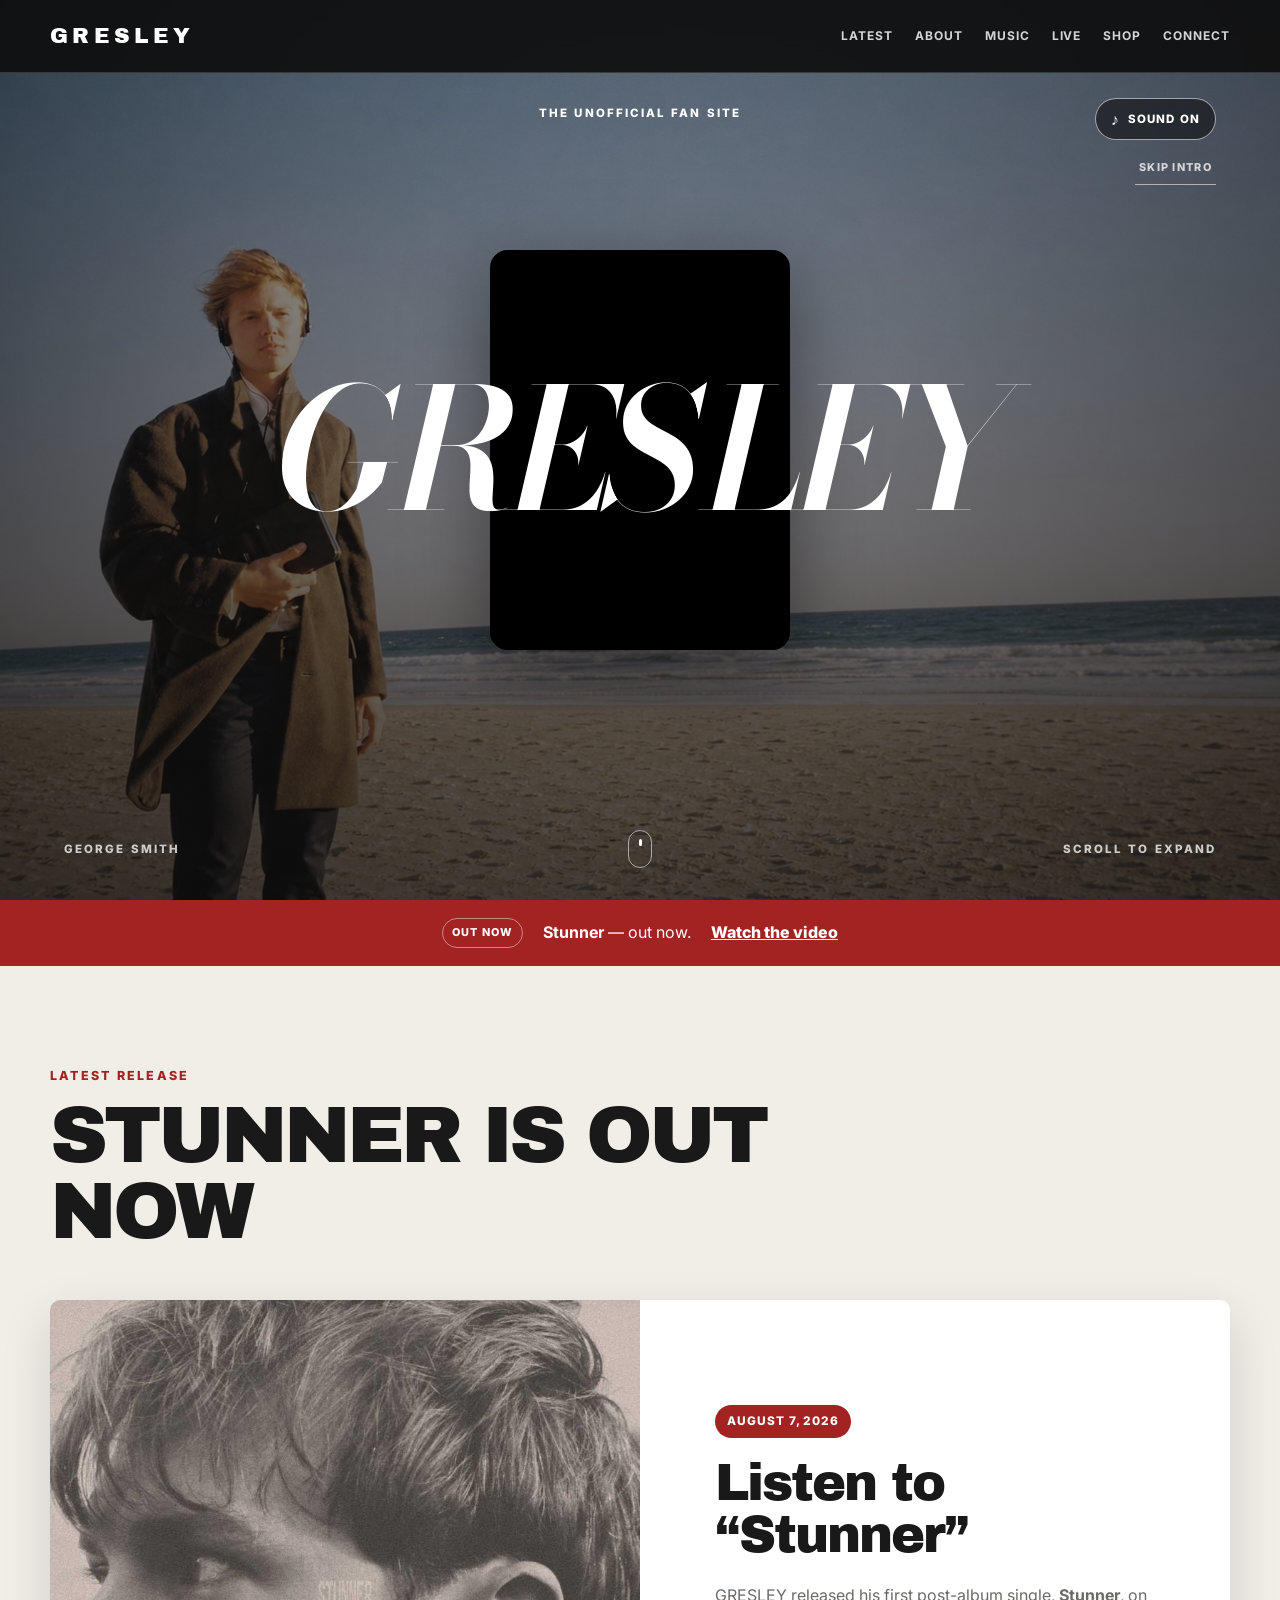
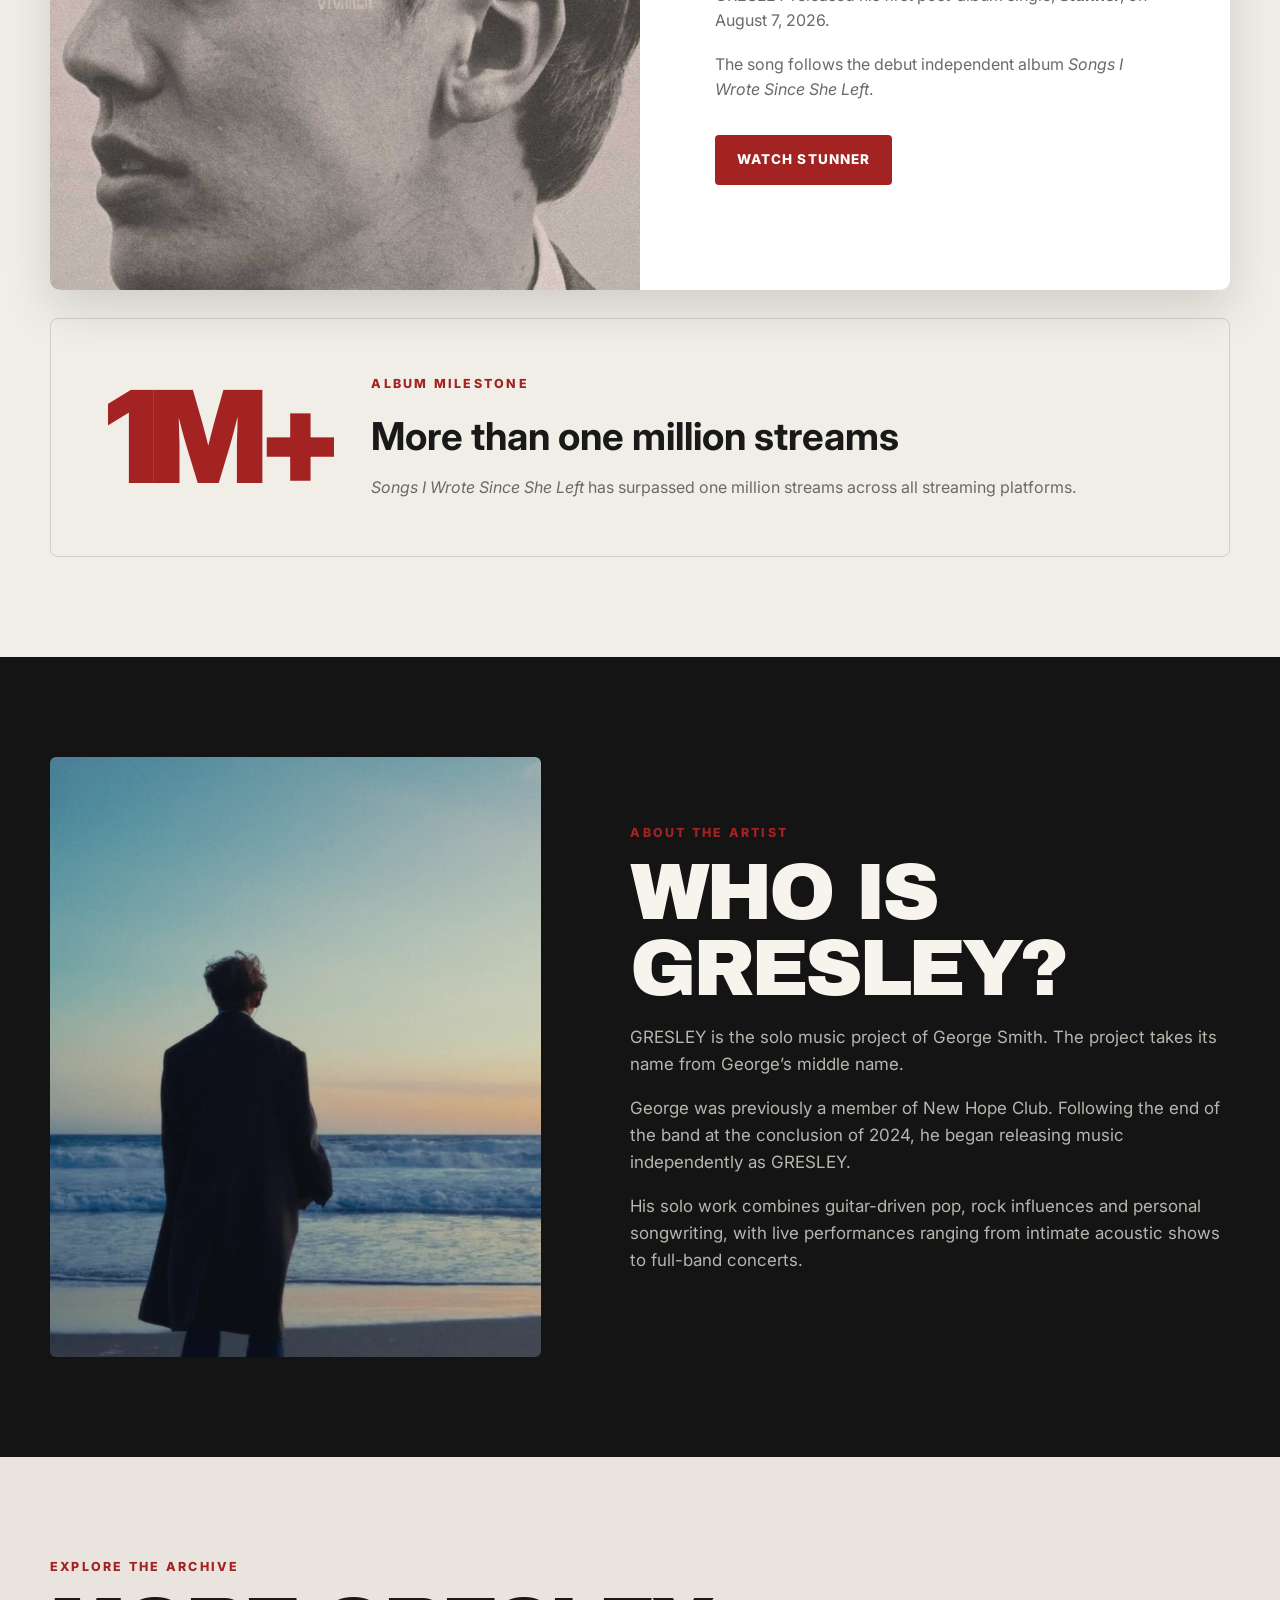
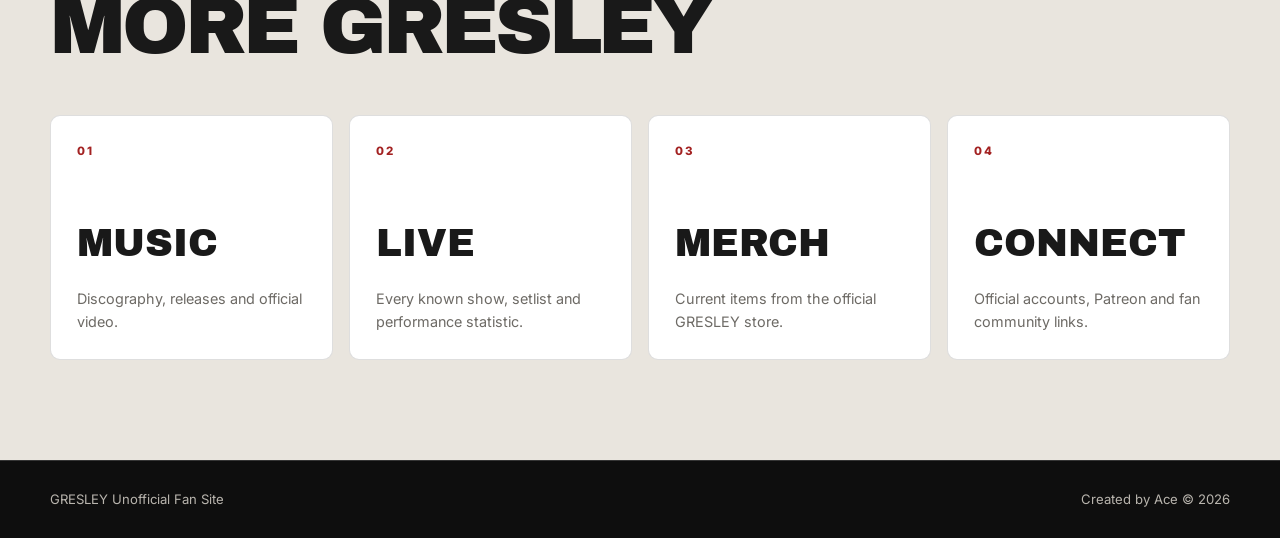
==== index.html @ a300c122 "Add November 13 Gresley show at The Earl with FanFly tickets" ====
<!DOCTYPE html>
<html lang="en">
<head>
  <meta charset="UTF-8">

  <meta
    name="viewport"
    content="width=device-width, initial-scale=1.0"
  >

  <meta
    name="description"
    content="An unofficial fan website celebrating GRESLEY, the solo music project of George Smith."
  >

  <title>GRESLEY | Unofficial Fan Site</title>

  <link rel="icon" type="image/svg+xml" href="images/favicon.svg?v=3">
  <link rel="alternate icon" href="images/favicon.svg?v=3">

  <link rel="preconnect" href="https://fonts.googleapis.com">
  <link rel="preconnect" href="https://fonts.gstatic.com" crossorigin>
  <link
    href="https://fonts.googleapis.com/css2?family=Archivo+Black&family=Bodoni+Moda:ital,opsz,wght@1,6..96,600&family=Inter:wght@400;500;600;700;800&display=swap"
    rel="stylesheet"
  >

  <link rel="stylesheet" href="css/style.css">
</head>

<body class="home-page">
  <header class="site-header">
    <div class="header-inner">
      <a
        href="#home"
        class="site-logo"
        aria-label="GRESLEY home"
      >
        GRESLEY
      </a>

      <button
        class="menu-button"
        id="menuButton"
        type="button"
        aria-label="Open navigation menu"
        aria-expanded="false"
        aria-controls="mainNavigation"
      >
        <span></span>
        <span></span>
        <span></span>
      </button>

      <nav
        class="main-navigation"
        id="mainNavigation"
        aria-label="Main navigation"
      >
        <a href="index.html#news">Latest</a>
        <a href="#about">About</a>
        <a href="music.html">Music</a>
        <a href="live.html">Live</a>
        <a href="merch.html">Shop</a>
        <a href="connect.html">Connect</a>
      </nav>
    </div>
  </header>

  <main>
    <section class="scroll-hero" id="home" aria-label="GRESLEY opening video">
      <div class="scroll-hero-background" aria-hidden="true"></div>
      <div class="scroll-hero-shade" aria-hidden="true"></div>

      <div class="scroll-hero-stage">
        <p class="scroll-hero-kicker">The unofficial fan site</p>

        <div class="scroll-hero-title" aria-hidden="true">
          <span class="scroll-hero-title-left">GRES</span>
          <span class="scroll-hero-title-right">LEY</span>
        </div>

        <div class="scroll-hero-media">
          <iframe
            id="openingVideo"
            src="https://www.youtube.com/embed/A0EHuEN1K4Q?autoplay=1&mute=1&loop=1&controls=0&rel=0&disablekb=1&modestbranding=1&playsinline=1&playlist=A0EHuEN1K4Q&enablejsapi=1"
            title="GRESLEY opening video"
            allow="autoplay; encrypted-media; picture-in-picture"
            referrerpolicy="strict-origin-when-cross-origin"
            allowfullscreen
          ></iframe>
          <div class="scroll-hero-media-shade" aria-hidden="true"></div>
        </div>

        <button
          class="sound-toggle"
          id="soundToggle"
          type="button"
          aria-pressed="false"
          aria-label="Turn video sound on"
        >
          <span class="sound-toggle-icon" aria-hidden="true">♪</span>
          <span id="soundToggleLabel">Sound on</span>
        </button>

        <button class="skip-intro" id="skipIntro" type="button">
          Skip intro
        </button>

        <div class="scroll-hero-meta" aria-hidden="true">
          <span>George Smith</span>
          <span>Scroll to expand</span>
        </div>

        <div class="scroll-hero-cue" aria-hidden="true">
          <span></span>
        </div>
      </div>
    </section>

    <section class="announcement-banner">
      <div class="container announcement-inner">
        <span class="announcement-label">
  Out now
</span>

<p>
  <strong>Stunner</strong> — out now.
</p>

<a
  href="https://youtu.be/Mq2ry1-Jrws"
  target="_blank"
  rel="noopener noreferrer"
>
  Watch the video
</a>
      </div>
    </section>

    <section class="section" id="news">
      <div class="container">
        <div class="section-heading">
         <p class="eyebrow">Latest release</p>
<h2>Stunner is out now</h2>
        </div>

        <article class="featured-card">
          <div class="featured-card-image">
            <img
              src="images/gresley-stunner-promo.jpg"
              alt="GRESLEY Stunner promotional image"
              loading="lazy"
            >
          </div>

          <div class="featured-card-content">
            <span class="tag">August 7, 2026</span>

            <h3>Listen to “Stunner”</h3>

            <p>
  GRESLEY released his first post-album single,
  <strong>Stunner</strong>, on August 7, 2026.
</p>

<p>
  The song follows the
  debut independent album
  <em>Songs I Wrote Since She Left</em>.
</p>

            <a
  class="button button-primary"
  href="https://youtu.be/Mq2ry1-Jrws"
  target="_blank"
  rel="noopener noreferrer"
>
  Watch Stunner
</a>
          </div>
        </article>

        <article class="milestone-card">
          <div class="milestone-number">1M+</div>

          <div>
            <p class="eyebrow">Album milestone</p>

            <h3>More than one million streams</h3>

            <p>
              <em>Songs I Wrote Since She Left</em> has surpassed
              one million streams across all streaming platforms.
            </p>
          </div>
        </article>
      </div>
    </section>

    <section class="section section-dark" id="about">
      <div class="container about-grid">
        <div class="about-image-wrap">
          <img
            class="about-image"
            src="images/gresley-promo-photo.jpg"
            alt="GRESLEY promotional photograph"
            loading="lazy"
          >
        </div>

        <div class="about-content">
          <p class="eyebrow">About the artist</p>

          <h2>Who is GRESLEY?</h2>

          <p>
            GRESLEY is the solo music project of George Smith.
            The project takes its name from George’s middle name.
          </p>

          <p>
            George was previously a member of New Hope Club.
            Following the end of the band at the conclusion of 2024,
            he began releasing music independently as GRESLEY.
          </p>

          <p>
            His solo work combines guitar-driven pop, rock
            influences and personal songwriting, with live
            performances ranging from intimate acoustic shows
            to full-band concerts.
          </p>
        </div>
      </div>
    </section>

    <section class="section home-directory" aria-labelledby="exploreHeading">
      <div class="container">
        <div class="section-heading">
          <p class="eyebrow">Explore the archive</p>
          <h2 id="exploreHeading">More GRESLEY</h2>
        </div>

        <div class="directory-grid">
          <a class="directory-card" href="music.html">
            <span>01</span>
            <strong>Music</strong>
            <p>Discography, releases and official video.</p>
          </a>

          <a class="directory-card" href="live.html">
            <span>02</span>
            <strong>Live</strong>
            <p>Every known show, setlist and performance statistic.</p>
          </a>

          <a class="directory-card" href="merch.html">
            <span>03</span>
            <strong>Merch</strong>
            <p>Current items from the official GRESLEY store.</p>
          </a>

          <a class="directory-card" href="connect.html">
            <span>04</span>
            <strong>Connect</strong>
            <p>Official accounts, Patreon and fan community links.</p>
          </a>
        </div>
      </div>
    </section>

    <section class="section" id="music">
      <div class="container">
        <div class="section-heading">
          <p class="eyebrow">Discography</p>
          <h2>Music</h2>
        </div>

        <article class="album-feature">
          <div class="album-cover-wrap">
            <img
              class="album-cover"
              src="images/album-cover.jpg"
              alt="Songs I Wrote Since She Left album cover"
              loading="lazy"
            >
          </div>

          <div class="album-information">
            <span class="tag">Debut independent album</span>

            <h3>Songs I Wrote Since She Left</h3>

            <p>
              The debut album from GRESLEY has surpassed one million
              combined streams across streaming platforms.
            </p>

            <div class="album-stat">
              <span>Streams</span>
              <strong>1,000,000+</strong>
            </div>
          </div>
        </article>

        <div class="tracklist-art">
          <img
            src="images/album-tracklist-art.jpg"
            alt="Songs I Wrote Since She Left tracklist artwork"
            loading="lazy"
          >
        </div>

        <div class="section-subheading">
          <h3>Singles</h3>
        </div>

        <div class="music-grid">
          <article class="music-card">
            <span class="music-number">01</span>
            <h4>How?</h4>
            <p>Released January 29, 2026</p>
          </article>

          <article class="music-card">
            <span class="music-number">02</span>
            <h4>Babyface</h4>
            <p>Released February 27, 2026</p>
          </article>

          <article class="music-card">
            <span class="music-number">03</span>
            <h4>Think of You</h4>
            <p>Released March 27, 2026</p>
          </article>

          <article class="music-card">
            <span class="music-number">04</span>
            <h4>Stunner</h4>
            <p>Released August 7, 2026</p>
          </article>
        </div>
      </div>
    </section>

    <section class="section section-dark" id="shows">
      <div class="container">
        <div class="section-heading">
          <p class="eyebrow">Upcoming show</p>
          <h2>See GRESLEY live</h2>
        </div>

        <article class="show-information" aria-labelledby="earl-show-title">
          <span class="tag">Dawson Fuss EP Release Show</span>
          <h3 id="earl-show-title">The Earl, Los Angeles</h3>
          <p class="show-date"><time datetime="2026-11-13">Friday, November 13, 2026</time></p>
          <p>GRESLEY joins the lineup for Dawson Fuss’s <em>Rat Race</em> EP release show.</p>
          <p>Doors: 7:00 PM · Music: 7:45–10:30 PM<br>All times Pacific.</p>
          <p>4408 West 2nd Street, Los Angeles, CA 90004</p>
          <p>Tickets: $15 advance / $20 at the door.</p>
          <a class="button button-primary" href="https://fanfly.live/GRESLEY" target="_blank" rel="noopener noreferrer">Tickets on FanFly</a>
        </article>

        <div class="section-heading">
          <p class="eyebrow">Live history</p>
          <h2>Shows</h2>

          <p class="section-introduction">
            Select the total-shows card to open the complete live
            archive, every setlist and all song performance counts.
          </p>
        </div>

        <div class="show-summary-grid">
          <button
            class="stat-card stat-card-button"
            id="showArchiveButton"
            type="button"
            aria-expanded="false"
            aria-controls="showArchive"
          >
            <span class="stat-number">6</span>

            <span
              class="stat-label"
              id="showArchiveLabel"
            >
              Total shows — click to view
            </span>
          </button>

          <article class="stat-card">
            <span class="stat-number">5</span>
            <span class="stat-label">Acoustic shows</span>
          </article>

          <article class="stat-card">
            <span class="stat-number">1</span>
            <span class="stat-label">Full-band show</span>
          </article>
        </div>

        <div
          class="show-archive"
          id="showArchive"
          hidden
        >
          <div class="archive-heading">
            <p class="eyebrow">Complete live history</p>
            <h3>All shows and setlists</h3>
          </div>

          <details class="show-entry">
            <summary>
              <span class="show-summary-main">
                <span class="show-entry-date">
                  April 25, 2026
                </span>

                <strong>The Palm &amp; The Pine</strong>
              </span>

              <span class="show-summary-location">
                Los Angeles, California
              </span>
            </summary>

            <div class="show-entry-content">
              <p>
                First small live set and soft launch.
                Acoustic performance.
              </p>

              <ol>
                <li>How?</li>
                <li>Think of You</li>
                <li>She’s My Girl (Interlude)</li>
                <li>Missing You Already</li>
                <li>The Boys</li>
                <li>Piece of Your Love</li>
              </ol>
            </div>
          </details>

          <details class="show-entry">
            <summary>
              <span class="show-summary-main">
                <span class="show-entry-date">
                  May 5, 2026
                </span>

                <strong>The Castle Hotel</strong>
              </span>

              <span class="show-summary-location">
                Manchester, England
              </span>
            </summary>

            <div class="show-entry-content">
              <p>
                First proper UK tour show.
                Acoustic performance.
              </p>

              <ol>
                <li>How?</li>
                <li>Babyface</li>
                <li>Loser</li>
                <li>No Man Without My Woman</li>
                <li>Think of You</li>
                <li>Stunner</li>
                <li>Break It</li>
                <li>She’s My Girl (Interlude)</li>
                <li>Remember — New Hope Club cover</li>
                <li>Missing You Already</li>
                <li>The Boys</li>
                <li>Piece of Your Love</li>
              </ol>
            </div>
          </details>

          <details class="show-entry">
            <summary>
              <span class="show-summary-main">
                <span class="show-entry-date">
                  May 7, 2026
                </span>

                <strong>Whelan’s Upstairs</strong>
              </span>

              <span class="show-summary-location">
                Dublin, Ireland
              </span>
            </summary>

            <div class="show-entry-content">
              <p>Acoustic performance.</p>

              <ol>
                <li>How?</li>
                <li>Babyface</li>
                <li>Loser</li>
                <li>No Man Without My Woman</li>
                <li>Think of You</li>
                <li>Stunner</li>
                <li>Break It</li>
                <li>She’s My Girl (Interlude)</li>
                <li>Remember — New Hope Club cover</li>
                <li>Missing You Already</li>
                <li>Cherry Wine — Hozier cover</li>
                <li>The Boys</li>
                <li>Piece of Your Love</li>
              </ol>
            </div>
          </details>

          <details class="show-entry">
            <summary>
              <span class="show-summary-main">
                <span class="show-entry-date">
                  May 10, 2026
                </span>

                <strong>The Attic at The Garage</strong>
              </span>

              <span class="show-summary-location">
                Glasgow, Scotland
              </span>
            </summary>

            <div class="show-entry-content">
              <p>Acoustic performance.</p>

              <ol>
                <li>How?</li>
                <li>Babyface</li>
                <li>Loser</li>
                <li>No Man Without My Woman</li>
                <li>Think of You</li>
                <li>Stunner</li>
                <li>Break It</li>
                <li>She’s My Girl (Interlude)</li>
                <li>Remember — New Hope Club cover</li>
                <li>Missing You Already</li>
                <li>Last Request — Paolo Nutini cover</li>
                <li>The Boys</li>
                <li>Piece of Your Love</li>
              </ol>
            </div>
          </details>

          <details class="show-entry">
            <summary>
              <span class="show-summary-main">
                <span class="show-entry-date">
                  May 12, 2026
                </span>

                <strong>The Lower Third</strong>
              </span>

              <span class="show-summary-location">
                London, England
              </span>
            </summary>

            <div class="show-entry-content">
              <p>Acoustic performance.</p>

              <ol>
                <li>How?</li>
                <li>Babyface</li>
                <li>Loser</li>
                <li>No Man Without My Woman</li>
                <li>Think of You</li>
                <li>Stunner</li>
                <li>Break It</li>
                <li>She’s My Girl (Interlude)</li>
                <li>Remember — New Hope Club cover</li>
                <li>Missing You Already</li>
                <li>Wish You Were Here — Pink Floyd cover/snippet</li>
                <li>The Boys</li>
                <li>Piece of Your Love</li>
              </ol>
            </div>
          </details>

          <details class="show-entry">
            <summary>
              <span class="show-summary-main">
                <span class="show-entry-date">
                  June 12, 2026
                </span>

                <strong>El Cid</strong>
              </span>

              <span class="show-summary-location">
                Los Angeles, California · Full band
              </span>
            </summary>

            <div class="show-entry-content">
              <p>
                First full-band GRESLEY show, with special guest
                Tor Miller.
              </p>

              <ol>
                <li>Think of You</li>
                <li>Babyface</li>
                <li>Loser</li>
                <li>No Man Without My Woman</li>
                <li>Stunner</li>
                <li>Break It</li>
                <li>Hey Bulldog — The Beatles cover</li>
                <li>Remember — New Hope Club cover</li>
                <li>Missing You Already / California</li>
                <li>She’s My Girl (Interlude)</li>
                <li>How?</li>
                <li>The Boys</li>
                <li>Piece of Your Love</li>
              </ol>
            </div>
          </details>

          <details class="song-statistics">
            <summary>
              View all song performance statistics
            </summary>

            <div class="song-stat-grid">
              <span><strong>6</strong> How?</span>
              <span><strong>6</strong> Think of You</span>
              <span><strong>6</strong> Piece of Your Love</span>
              <span><strong>6</strong> Missing You Already</span>
              <span><strong>6</strong> The Boys</span>
              <span><strong>6</strong> She’s My Girl (Interlude)</span>

              <span><strong>5</strong> Babyface</span>
              <span><strong>5</strong> Break It</span>
              <span><strong>5</strong> Loser</span>
              <span><strong>5</strong> No Man Without My Woman</span>
              <span><strong>5</strong> Stunner</span>
              <span><strong>5</strong> Remember</span>

              <span><strong>1</strong> California</span>
              <span><strong>1</strong> Cherry Wine</span>
              <span><strong>1</strong> Hey Bulldog</span>
              <span><strong>1</strong> Last Request</span>
              <span><strong>1</strong> Wish You Were Here</span>
            </div>
          </details>
        </div>

        <article class="show-feature">
          <div class="show-poster">
            <img
              src="images/el-cid-poster.jpg"
              alt="GRESLEY El Cid Los Angeles concert poster"
              loading="lazy"
            >
          </div>

          <div class="show-information">
            <span class="tag">First full-band show</span>

            <h3>El Cid, Los Angeles</h3>

            <p class="show-date">June 12, 2026</p>

            <p>
              GRESLEY performed his first full-band solo concert
              at El Cid in Los Angeles, marking a major new stage
              in the project’s live development.
            </p>
          </div>
        </article>

        <div class="tour-poster">
          <img
            src="images/uk-ireland-tour-poster.jpg"
            alt="GRESLEY UK and Ireland tour poster"
            loading="lazy"
          >
        </div>
      </div>
    </section>

<section class="compact-stats" id="stats">
  <div class="container compact-stats-inner">
    <div class="compact-stat">
      <strong>17</strong>

      <span>
        Different songs, covers and snippets performed
      </span>
    </div>

    <div class="compact-stat">
      <strong>6</strong>

      <span>
        Core songs performed at every known show
      </span>
    </div>

    <a class="compact-stats-link" href="#shows">
      View complete live statistics →
    </a>
  </div>
</section>

    <section class="section" id="merch">
      <div class="container">
        <div class="section-heading">
          <p class="eyebrow">Official items</p>
          <h2>Merchandise</h2>
          <p class="section-introduction">
            New arrivals and fan favourites from the official GRESLEY store.
            Worldwide and UK-specific options are available on selected items.
          </p>
        </div>

        <div class="merch-grid">
          <a
            class="merch-card"
            href="https://gresley.printify.me/product/30826851"
            target="_blank"
            rel="noopener noreferrer"
          >
            <div class="merch-image-wrap">
              <img
                src="images/good-for-each-other-tee.jpg"
                alt="Yellow Good For Each Other GRESLEY T-shirt"
                loading="lazy"
              >
            </div>

            <div class="merch-card-details">
              <div>
                <h3>Good For Each Other Tee</h3>
                <p>Worldwide shipping</p>
              </div>
              <strong>$25</strong>
            </div>
          </a>

          <a
            class="merch-card"
            href="https://gresley.printify.me/product/30826366"
            target="_blank"
            rel="noopener noreferrer"
          >
            <div class="merch-image-wrap">
              <img
                src="images/yearner-club-hat.jpg"
                alt="Black Yearner Club hat"
                loading="lazy"
              >
            </div>

            <div class="merch-card-details">
              <div>
                <h3>Yearner Club Hat</h3>
                <p>Worldwide shipping</p>
              </div>
              <strong>$35</strong>
            </div>
          </a>

          <a
            class="merch-card"
            href="https://gresley.printify.me/product/27946071"
            target="_blank"
            rel="noopener noreferrer"
          >
            <div class="merch-image-wrap">
              <img
                src="images/album-hoodie.jpg"
                alt="Sand GRESLEY album hoodie"
                loading="lazy"
              >
            </div>

            <div class="merch-card-details">
              <div>
                <h3>Album Hoodie</h3>
                <p>Sand · S–3XL</p>
              </div>
              <strong>$50</strong>
            </div>
          </a>

          <a
            class="merch-card merch-card-new"
            href="https://gresley.printify.me/product/27945998"
            target="_blank"
            rel="noopener noreferrer"
          >
            <div class="merch-image-wrap">
              <img
                src="images/album-hoodie-navy.jpg"
                alt="Navy GRESLEY album hoodie"
                loading="lazy"
              >
              <span class="merch-badge">New</span>
            </div>
            <div class="merch-card-details">
              <div><h3>Album Hoodie</h3><p>Navy · S–3XL</p></div>
              <strong>$50</strong>
            </div>
          </a>

          <a
            class="merch-card"
            href="https://gresley.printify.me/product/26466807"
            target="_blank"
            rel="noopener noreferrer"
          >
            <div class="merch-image-wrap">
              <img src="images/gresley-denim-cap.jpg" alt="Blue GRESLEY denim cap" loading="lazy">
            </div>
            <div class="merch-card-details">
              <div><h3>Blue Denim Cap</h3><p>Worldwide shipping</p></div>
              <strong>$30</strong>
            </div>
          </a>

          <a
            class="merch-card"
            href="https://gresley.printify.me/product/24033378"
            target="_blank"
            rel="noopener noreferrer"
          >
            <div class="merch-image-wrap">
              <img src="images/yearner-club-tote.jpg" alt="Yearner Club tote bag" loading="lazy">
            </div>
            <div class="merch-card-details">
              <div><h3>Yearner Club Tote</h3><p>Worldwide shipping</p></div>
              <strong>$20</strong>
            </div>
          </a>
        </div>

        <div class="merch-store-button">
          <a
            class="button button-primary"
            href="https://gresley.printify.me/"
            target="_blank"
            rel="noopener noreferrer"
          >
            Shop All Official Merch
          </a>
        </div>
      </div>
    </section>

    <section class="section section-dark" id="video">
  <div class="container">
    <div class="section-heading">
      <p class="eyebrow">Official music video</p>
      <h2>Stunner</h2>
    </div>

    <div class="video-wrapper">
      <iframe
        src="https://www.youtube.com/embed/Mq2ry1-Jrws"
        title="GRESLEY - Stunner Official Music Video"
        loading="lazy"
        allow="accelerometer; autoplay; clipboard-write; encrypted-media; gyroscope; picture-in-picture; web-share"
        allowfullscreen
      ></iframe>
    </div>

    <div class="video-information">
      <h3>Stunner</h3>

      <p>
        Watch the official music video for
        <strong>Stunner</strong>, out now.
      </p>
    </div>
  </div>
</section>

    <section class="section" id="links">
      <div class="container">
        <div class="section-heading">
          <p class="eyebrow">Follow and connect</p>
          <h2>Links</h2>
        </div>

        <div class="section-subheading">
          <h3>Official Links</h3>
        </div>

        <div class="links-grid official-links-grid">
          <a
            class="link-card"
            href="https://www.instagram.com/gresley"
            target="_blank"
            rel="noopener noreferrer"
          >
            <span>Follow on</span>
            <strong>Instagram</strong>
          </a>

          <a
            class="link-card"
            href="https://www.tiktok.com/@itsgresley"
            target="_blank"
            rel="noopener noreferrer"
          >
            <span>Follow on</span>
            <strong>TikTok</strong>
          </a>

          <a
            class="link-card"
            href="https://youtube.com/@gresleyofficial"
            target="_blank"
            rel="noopener noreferrer"
          >
            <span>Watch on</span>
            <strong>YouTube</strong>
          </a>

          <a
            class="link-card"
            href="https://gresley.printify.me/"
            target="_blank"
            rel="noopener noreferrer"
          >
            <span>Shop</span>
            <strong>Official Merch</strong>
          </a>

          <a
            class="link-card highlighted-link-card"
            href="https://www.patreon.com/cw/gresley"
            target="_blank"
            rel="noopener noreferrer"
          >
            <span>Become a member</span>
            <strong>Patreon</strong>
          </a>
        </div>

        <div class="section-subheading">
          <h3>Fan Community</h3>
        </div>

        <div class="links-grid">
          <a
            class="link-card"
            href="https://www.fvr.fan/gresley"
            target="_blank"
            rel="noopener noreferrer"
          >
            <span>Visit the</span>
            <strong>FVR Fan Hub</strong>
          </a>

          <a
            class="link-card"
            href="https://discord.gg/E4CUmUkh9V"
            target="_blank"
            rel="noopener noreferrer"
          >
            <span>Join the</span>
            <strong>Discord</strong>
          </a>

          <a
            class="link-card"
            href="https://www.instagram.com/gresleylive"
            target="_blank"
            rel="noopener noreferrer"
          >
            <span>Live show archive</span>
            <strong>GRESLEY Live</strong>
          </a>

          <a
            class="link-card"
            href="https://www.instagram.com/gresleydumps/"
            target="_blank"
            rel="noopener noreferrer"
          >
            <span>Photo archive</span>
            <strong>GRESLEY Dumps</strong>
          </a>
        </div>

        <p class="disclaimer">
          This is an unofficial fan-created website and is not
          affiliated with GRESLEY, George Smith, his management
          or record distribution team.
        </p>
      </div>
    </section>
  </main>

  <footer class="site-footer">
    <div class="container footer-inner">
      <p>GRESLEY Unofficial Fan Site</p>

      <p>
        Created by Ace
        <span id="currentYear"></span>
      </p>
    </div>
  </footer>

  <button
    class="back-to-top"
    id="backToTop"
    type="button"
    aria-label="Back to top"
  >
    ↑
  </button>

  <script src="js/script.js"></script>
</body>
</html>
---- css/style.css ----
:root {
  --background: #f1eee8;
  --background-dark: #141414;
  --surface: #ffffff;
  --surface-dark: #202020;
  --text: #191919;
  --text-light: #f7f4ed;
  --muted: #6d6a65;
  --muted-light: #b9b5ae;
  --accent: #a32222;
  --accent-dark: #7f1717;
  --border: rgba(25, 25, 25, 0.14);
  --border-light: rgba(255, 255, 255, 0.16);
  --shadow: 0 18px 50px rgba(0, 0, 0, 0.14);
  --maximum-width: 1180px;
  --radius: 10px;
}

* {
  box-sizing: border-box;
}

html {
  scroll-behavior: smooth;
  scroll-padding-top: 86px;
}

body {
  margin: 0;
  background: var(--background);
  color: var(--text);
  font-family: "Inter", Arial, Helvetica, sans-serif;
  line-height: 1.6;
}

body.menu-open {
  overflow: hidden;
}

img {
  display: block;
  width: 100%;
}

a {
  color: inherit;
}

button,
a {
  -webkit-tap-highlight-color: transparent;
}

button {
  font: inherit;
}

[hidden] {
  display: none !important;
}

.container {
  width: min(calc(100% - 40px), var(--maximum-width));
  margin: 0 auto;
}

.section {
  padding: 100px 0;
}

.section-dark {
  background: var(--background-dark);
  color: var(--text-light);
}

.section-heading {
  max-width: 760px;
  margin-bottom: 50px;
}

.section-heading h2,
.about-content h2 {
  margin: 0;
  font-size: clamp(2.5rem, 7vw, 5rem);
  line-height: 0.95;
  letter-spacing: -0.05em;
  text-transform: uppercase;
  font-family: "Archivo Black", "Arial Black", sans-serif;
  font-weight: 400;
}

.section-introduction {
  margin: 18px 0 0;
  color: var(--muted);
  font-size: 1.05rem;
}

.section-dark .section-introduction {
  color: var(--muted-light);
}

.section-subheading {
  margin: 55px 0 22px;
}

.section-subheading h3 {
  margin: 0;
  font-size: 1.7rem;
  text-transform: uppercase;
}

.eyebrow {
  margin: 0 0 12px;
  color: var(--accent);
  font-size: 0.78rem;
  font-weight: 800;
  letter-spacing: 0.18em;
  text-transform: uppercase;
}

.tag {
  display: inline-flex;
  margin-bottom: 20px;
  padding: 7px 12px;
  border-radius: 999px;
  background: var(--accent);
  color: #ffffff;
  font-size: 0.74rem;
  font-weight: 800;
  letter-spacing: 0.08em;
  text-transform: uppercase;
}

.button {
  display: inline-flex;
  min-height: 48px;
  padding: 13px 21px;
  border: 1px solid transparent;
  border-radius: 4px;
  align-items: center;
  justify-content: center;
  font-size: 0.84rem;
  font-weight: 800;
  letter-spacing: 0.08em;
  text-decoration: none;
  text-transform: uppercase;
  transition:
    background-color 180ms ease,
    color 180ms ease,
    border-color 180ms ease,
    transform 180ms ease;
}

.button:hover {
  transform: translateY(-2px);
}

.button-primary {
  background: var(--accent);
  color: #ffffff;
}

.button-primary:hover {
  background: var(--accent-dark);
}

.button-secondary {
  border-color: rgba(255, 255, 255, 0.6);
  color: #ffffff;
}

.button-secondary:hover {
  background: #ffffff;
  color: #151515;
}

.site-header {
  position: fixed;
  z-index: 1000;
  top: 0;
  right: 0;
  left: 0;
  border-bottom: 1px solid var(--border-light);
  background: rgba(15, 15, 15, 0.92);
  color: #ffffff;
  backdrop-filter: blur(14px);
}

.header-inner {
  display: flex;
  width: min(calc(100% - 40px), var(--maximum-width));
  min-height: 72px;
  margin: 0 auto;
  align-items: center;
  justify-content: space-between;
  gap: 30px;
}

.site-logo {
  font-family: "Archivo Black", "Arial Black", sans-serif;
  font-size: 1.35rem;
  font-weight: 400;
  letter-spacing: 0.2em;
  text-decoration: none;
}

.main-navigation {
  display: flex;
  align-items: center;
  gap: 22px;
}

.main-navigation a {
  color: rgba(255, 255, 255, 0.82);
  font-size: 0.75rem;
  font-weight: 700;
  letter-spacing: 0.08em;
  text-decoration: none;
  text-transform: uppercase;
  transition: color 160ms ease;
}

.main-navigation a:hover {
  color: #ffffff;
}

.main-navigation a[aria-current="page"] {
  color: #ffffff;
}

.main-navigation a[aria-current="page"]::after {
  display: block;
  width: 100%;
  height: 2px;
  margin-top: 5px;
  background: var(--accent);
  content: "";
}

.menu-button {
  display: none;
  width: 44px;
  height: 44px;
  padding: 9px;
  border: 0;
  background: transparent;
  cursor: pointer;
}

.menu-button span {
  display: block;
  width: 100%;
  height: 2px;
  margin: 6px 0;
  background: #ffffff;
  transition:
    transform 180ms ease,
    opacity 180ms ease;
}

.scroll-hero {
  --hero-progress: 0;
  position: relative;
  height: 100svh;
  min-height: 620px;
  overflow: hidden;
  background: #111111;
  color: #ffffff;
}

.scroll-hero-background,
.scroll-hero-shade {
  position: absolute;
  inset: 0;
}

.scroll-hero-background {
  background-image: url("../images/gresley-main-promo-wide.jpg");
  background-position: center;
  background-repeat: no-repeat;
  background-size: cover;
  opacity: calc(1 - (var(--hero-progress) * 0.88));
  transform: scale(calc(1 + (var(--hero-progress) * 0.04)));
}


.scroll-hero-shade {
  background:
    linear-gradient(180deg, rgba(10, 10, 10, 0.28), rgba(10, 10, 10, 0.68)),
    radial-gradient(circle at center, transparent 15%, rgba(0, 0, 0, 0.42) 100%);
  opacity: calc(1 - (var(--hero-progress) * 0.35));
}

.scroll-hero-stage {
  position: relative;
  z-index: 2;
  width: 100%;
  height: 100%;
}

.scroll-hero-media {
  position: absolute;
  top: 50%;
  left: 50%;
  width: calc(300px + (min(96vw, 1500px) - 300px) * var(--hero-progress));
  height: calc(400px + (min(86vh, 800px) - 400px) * var(--hero-progress));
  overflow: hidden;
  border-radius: calc(18px - (var(--hero-progress) * 10px));
  background: #000000;
  box-shadow: 0 24px 80px rgba(0, 0, 0, 0.5);
  transform: translate(-50%, -50%);
}

.scroll-hero-media iframe {
  width: 100%;
  height: 100%;
  border: 0;
  pointer-events: none;
}

.scroll-hero-media-shade {
  position: absolute;
  inset: 0;
  pointer-events: none;
  background: rgba(0, 0, 0, calc(0.42 - (var(--hero-progress) * 0.3)));
}

.sound-toggle {
  position: absolute;
  z-index: 8;
  right: 5vw;
  top: 98px;
  display: inline-flex;
  min-height: 42px;
  padding: 10px 15px;
  border: 1px solid rgba(255, 255, 255, 0.58);
  border-radius: 999px;
  align-items: center;
  gap: 8px;
  background: rgba(10, 10, 10, 0.55);
  color: #ffffff;
  font-size: 0.72rem;
  font-weight: 800;
  letter-spacing: 0.1em;
  text-transform: uppercase;
  cursor: pointer;
  backdrop-filter: blur(12px);
  transition: background 180ms ease, transform 180ms ease;
}

.sound-toggle:hover {
  background: rgba(163, 34, 34, 0.9);
  transform: translateY(-2px);
}

.sound-toggle-icon {
  font-size: 1rem;
  line-height: 1;
}

.sound-toggle[aria-pressed="true"] {
  background: var(--accent);
}

.skip-intro {
  position: absolute;
  z-index: 8;
  top: 151px;
  right: 5vw;
  padding: 8px 4px;
  border: 0;
  border-bottom: 1px solid rgba(255, 255, 255, 0.55);
  background: transparent;
  color: rgba(255, 255, 255, 0.76);
  font-size: 0.68rem;
  font-weight: 800;
  letter-spacing: 0.12em;
  text-transform: uppercase;
  cursor: pointer;
}

.skip-intro:hover,
.skip-intro:focus-visible {
  border-color: #ffffff;
  color: #ffffff;
}

.scroll-hero-title {
  position: absolute;
  z-index: 3;
  top: 50%;
  left: 50%;
  display: flex;
  width: min(92vw, 1180px);
  justify-content: center;
  font-size: clamp(4.8rem, 14vw, 10.5rem);
  font-family: "Bodoni Moda", Didot, "Times New Roman", serif;
  font-style: italic;
  font-weight: 600;
  line-height: 0.82;
  letter-spacing: -0.045em;
  pointer-events: none;
  transform: translate(-50%, -50%);
}

.scroll-hero-title span {
  display: block;
  transition: opacity 100ms linear;
}

.scroll-hero-title-left {
  padding-right: 0.035em;
  transform: translateX(calc(var(--hero-progress) * -65vw));
}

.scroll-hero-title-right {
  padding-left: 0.035em;
  transform: translateX(calc(var(--hero-progress) * 65vw));
}

.scroll-hero-kicker,
.scroll-hero-meta {
  position: absolute;
  z-index: 4;
  margin: 0;
  font-size: 0.72rem;
  font-weight: 800;
  letter-spacing: 0.18em;
  text-transform: uppercase;
}

.scroll-hero-kicker {
  top: 104px;
  left: 50%;
  transform: translateX(-50%);
}

.scroll-hero-meta {
  right: 5vw;
  bottom: 42px;
  left: 5vw;
  display: flex;
  justify-content: space-between;
  color: rgba(255, 255, 255, 0.76);
}

.scroll-hero-meta span:first-child {
  transform: translateX(calc(var(--hero-progress) * -40vw));
}

.scroll-hero-meta span:last-child {
  transform: translateX(calc(var(--hero-progress) * 40vw));
}

.scroll-hero-cue {
  position: absolute;
  z-index: 4;
  bottom: 32px;
  left: 50%;
  width: 24px;
  height: 38px;
  border: 1px solid rgba(255, 255, 255, 0.55);
  border-radius: 20px;
  opacity: calc(1 - var(--hero-progress));
  transform: translateX(-50%);
}

.scroll-hero-cue span {
  position: absolute;
  top: 8px;
  left: 10px;
  width: 3px;
  height: 7px;
  border-radius: 99px;
  background: #ffffff;
  animation: hero-scroll-cue 1.6s ease-in-out infinite;
}

@keyframes hero-scroll-cue {
  0%, 100% { opacity: 0.35; transform: translateY(0); }
  50% { opacity: 1; transform: translateY(10px); }
}

@media (max-width: 700px) {
  .scroll-hero {
    min-height: 560px;
  }

  .scroll-hero-media {
    width: calc(250px + (94vw - 250px) * var(--hero-progress));
    height: calc(360px + (68vh - 360px) * var(--hero-progress));
  }

  .scroll-hero-background {
    background-position: 24% center;
    transform: scale(calc(1 + (var(--hero-progress) * 0.03)));
  }

  .scroll-hero-title {
    font-size: clamp(3.5rem, 20vw, 6.5rem);
  }

  .scroll-hero-meta {
    bottom: 24px;
  }

  .sound-toggle {
    top: 88px;
    right: 18px;
  }

  .skip-intro {
    top: 140px;
    right: 18px;
  }

  .scroll-hero-cue {
    display: none;
  }
}

@media (prefers-reduced-motion: reduce) {
  .scroll-hero-cue span {
    animation: none;
  }
}

.announcement-banner {
  background: var(--accent);
  color: #ffffff;
}

.home-page #music,
.home-page #shows,
.home-page #stats,
.home-page #merch,
.home-page #video,
.home-page #links {
  display: none;
}

.home-directory {
  background: #e9e5de;
}

.directory-grid {
  display: grid;
  gap: 16px;
  grid-template-columns: repeat(4, minmax(0, 1fr));
}

.directory-card {
  display: flex;
  min-height: 245px;
  padding: 26px;
  border: 1px solid var(--border);
  border-radius: var(--radius);
  background: var(--surface);
  color: inherit;
  flex-direction: column;
  text-decoration: none;
  transition: background-color 180ms ease, color 180ms ease, transform 180ms ease;
}

.directory-card > span {
  color: var(--accent);
  font-size: 0.72rem;
  font-weight: 800;
  letter-spacing: 0.14em;
}

.directory-card strong {
  margin-top: auto;
  font-family: "Archivo Black", "Arial Black", sans-serif;
  font-size: clamp(1.6rem, 3vw, 2.5rem);
  font-weight: 400;
  text-transform: uppercase;
}

.directory-card p {
  margin: 12px 0 0;
  color: var(--muted);
  font-size: 0.9rem;
}

.directory-card:hover {
  background: var(--accent);
  color: #ffffff;
  transform: translateY(-4px);
}

.directory-card:hover > span,
.directory-card:hover p {
  color: rgba(255, 255, 255, 0.78);
}

.page-banner {
  padding: 155px 0 78px;
  background: var(--background-dark);
  color: var(--text-light);
}

.page-banner h1 {
  margin: 0;
  font-family: "Bodoni Moda", Didot, "Times New Roman", serif;
  font-size: clamp(4.8rem, 14vw, 10rem);
  font-style: italic;
  font-weight: 600;
  line-height: 0.78;
  letter-spacing: -0.05em;
}

.inner-page #pageContent[aria-busy="true"] {
  min-height: 48vh;
  background: linear-gradient(100deg, #e7e3dc 30%, #f4f1eb 50%, #e7e3dc 70%);
  background-size: 200% 100%;
  animation: page-loading 1.4s linear infinite;
}

.inner-page #pageContent > .section:first-child > .container > .section-heading .eyebrow,
.inner-page #pageContent > .section:first-child > .container > .section-heading h2 {
  display: none;
}

.inner-page #pageContent > .section:first-child > .container > .section-heading {
  margin-bottom: 36px;
}

@keyframes page-loading {
  to { background-position: -200% 0; }
}

.announcement-inner {
  display: flex;
  min-height: 66px;
  align-items: center;
  justify-content: center;
  gap: 20px;
  text-align: center;
}

.announcement-inner p {
  margin: 0;
}

.announcement-inner a {
  font-weight: 800;
}

.announcement-label {
  padding: 5px 9px;
  border: 1px solid rgba(255, 255, 255, 0.45);
  border-radius: 999px;
  font-size: 0.68rem;
  font-weight: 800;
  letter-spacing: 0.1em;
  text-transform: uppercase;
}

.featured-card {
  display: grid;
  overflow: hidden;
  border-radius: var(--radius);
  background: var(--surface);
  box-shadow: var(--shadow);
  grid-template-columns: minmax(0, 1fr) minmax(0, 1fr);
}

.featured-card-image {
  min-height: 520px;
}

.featured-card-image img {
  height: 100%;
  object-fit: cover;
}

.featured-card-content {
  display: flex;
  padding: clamp(35px, 6vw, 75px);
  align-items: flex-start;
  justify-content: center;
  flex-direction: column;
}

.featured-card-content h3 {
  margin: 0 0 22px;
  font-size: clamp(2rem, 4vw, 3.7rem);
  line-height: 1;
  letter-spacing: -0.04em;
  font-family: "Archivo Black", "Arial Black", sans-serif;
  font-weight: 400;
}

.featured-card-content p {
  margin: 0 0 18px;
  color: var(--muted);
}

.featured-card-content .button {
  margin-top: 14px;
}

.milestone-card {
  display: grid;
  margin-top: 28px;
  padding: clamp(30px, 5vw, 55px);
  border: 1px solid var(--border);
  border-radius: 8px;
  align-items: center;
  gap: 38px;
  grid-template-columns: auto 1fr;
}

.milestone-number {
  color: var(--accent);
  font-size: clamp(4rem, 10vw, 8rem);
  font-weight: 900;
  line-height: 0.85;
  letter-spacing: -0.08em;
}

.milestone-card h3 {
  margin: 0 0 8px;
  font-size: clamp(1.6rem, 3vw, 2.6rem);
}

.milestone-card p:last-child {
  margin: 0;
  color: var(--muted);
}

.about-grid {
  display: grid;
  align-items: center;
  gap: clamp(45px, 7vw, 90px);
  grid-template-columns: minmax(0, 0.9fr) minmax(0, 1.1fr);
}

.about-image-wrap {
  overflow: hidden;
  border-radius: 6px;
}

.about-image {
  min-height: 600px;
  object-fit: cover;
}

.about-content p:not(.eyebrow) {
  max-width: 660px;
  color: var(--muted-light);
  font-size: 1.06rem;
}

.album-feature {
  display: grid;
  align-items: center;
  gap: clamp(40px, 7vw, 90px);
  grid-template-columns: minmax(0, 0.9fr) minmax(0, 1.1fr);
}

.album-cover-wrap {
  overflow: hidden;
  border-radius: 5px;
  box-shadow: var(--shadow);
}

.album-information h3 {
  margin: 0 0 25px;
  font-size: clamp(2.3rem, 5vw, 4.4rem);
  line-height: 0.98;
  letter-spacing: -0.05em;
  font-family: "Archivo Black", "Arial Black", sans-serif;
  font-weight: 400;
}

.album-information p {
  max-width: 600px;
  color: var(--muted);
  font-size: 1.05rem;
}

.album-stat {
  display: flex;
  margin-top: 35px;
  padding-top: 22px;
  border-top: 1px solid var(--border);
  align-items: flex-end;
  justify-content: space-between;
  gap: 20px;
}

.album-stat span {
  color: var(--muted);
  font-size: 0.8rem;
  font-weight: 800;
  letter-spacing: 0.1em;
  text-transform: uppercase;
}

.album-stat strong {
  color: var(--accent);
  font-size: clamp(1.8rem, 4vw, 3rem);
}

.tracklist-art {
  max-width: 820px;
  margin: 70px auto 0;
  overflow: hidden;
  border-radius: 6px;
  box-shadow: var(--shadow);
}

.music-grid {
  display: grid;
  gap: 18px;
  grid-template-columns: repeat(4, minmax(0, 1fr));
}

.music-card {
  position: relative;
  min-height: 230px;
  padding: 28px;
  border: 1px solid var(--border);
  border-radius: 6px;
  background: rgba(255, 255, 255, 0.42);
}

.music-card h4 {
  margin: 50px 0 8px;
  font-size: 1.55rem;
}

.music-card p {
  margin: 0;
  color: var(--muted);
}

.music-card a {
  display: inline-block;
  margin-top: 25px;
  color: var(--accent);
  font-weight: 800;
}

.music-number {
  position: absolute;
  top: 22px;
  right: 24px;
  color: var(--muted);
  font-size: 0.74rem;
  font-weight: 800;
}

.highlighted-card {
  border-color: var(--accent);
  background: var(--accent);
  color: #ffffff;
}

.highlighted-card p,
.highlighted-card .music-number {
  color: rgba(255, 255, 255, 0.76);
}

.highlighted-card a {
  color: #ffffff;
}

.show-summary-grid {
  display: grid;
  margin-bottom: 38px;
  gap: 18px;
  grid-template-columns: repeat(3, minmax(0, 1fr));
}

.stat-card {
  padding: 32px;
  border: 1px solid var(--border-light);
  border-radius: 6px;
  background: var(--surface-dark);
  color: var(--text-light);
}

.stat-number {
  display: block;
  color: var(--accent);
  font-size: clamp(3.6rem, 7vw, 6.5rem);
  font-weight: 900;
  line-height: 0.9;
  letter-spacing: -0.07em;
}

.stat-label {
  display: block;
  margin-top: 17px;
  color: var(--muted-light);
  font-size: 0.8rem;
  font-weight: 800;
  letter-spacing: 0.1em;
  text-transform: uppercase;
}

.stat-card-button {
  width: 100%;
  text-align: left;
  cursor: pointer;
  appearance: none;
  transition:
    border-color 180ms ease,
    transform 180ms ease,
    background-color 180ms ease;
}

.stat-card-button:hover {
  border-color: var(--accent);
  background: #252525;
  transform: translateY(-3px);
}

.stat-card-button .stat-label::after {
  content: " ↓";
  color: var(--accent);
}

.stat-card-button[aria-expanded="true"] .stat-label::after {
  content: " ↑";
}

.show-archive {
  margin-bottom: 55px;
  padding: 28px;
  border: 1px solid var(--border-light);
  border-radius: 7px;
  background: var(--surface-dark);
}

.archive-heading {
  margin-bottom: 22px;
}

.archive-heading h3 {
  margin: 0;
  font-size: clamp(1.7rem, 4vw, 2.6rem);
}

.show-entry,
.song-statistics {
  margin-bottom: 10px;
  border: 1px solid var(--border-light);
  border-radius: 5px;
  overflow: hidden;
  background: #181818;
}

.show-entry summary,
.song-statistics summary {
  position: relative;
  padding: 16px 52px 16px 18px;
  cursor: pointer;
  font-weight: 800;
  list-style: none;
}

.show-entry summary::-webkit-details-marker,
.song-statistics summary::-webkit-details-marker {
  display: none;
}

.show-entry summary {
  display: flex;
  align-items: center;
  justify-content: space-between;
  gap: 24px;
}

.show-entry summary::after,
.song-statistics summary::after {
  position: absolute;
  top: 50%;
  right: 18px;
  content: "+";
  color: var(--accent);
  font-size: 1.4rem;
  transform: translateY(-50%);
}

.show-entry[open] summary::after,
.song-statistics[open] summary::after {
  content: "−";
}

.show-summary-main {
  display: block;
}

.show-entry-date {
  display: block;
  margin-bottom: 2px;
  color: var(--muted-light);
  font-size: 0.72rem;
  letter-spacing: 0.08em;
  text-transform: uppercase;
}

.show-summary-main strong {
  display: block;
  color: var(--text-light);
  font-size: 1.05rem;
}

.show-summary-location {
  padding-right: 16px;
  color: var(--muted-light);
  font-size: 0.82rem;
  text-align: right;
}

.show-entry-content {
  padding: 18px;
  border-top: 1px solid var(--border-light);
}

.show-entry-content p {
  margin-top: 0;
  color: var(--muted-light);
}

.show-entry-content ol {
  margin: 0;
  padding-left: 22px;
  columns: 2;
  column-gap: 45px;
}

.show-entry-content li {
  margin-bottom: 6px;
  break-inside: avoid;
}

.song-statistics {
  margin-top: 24px;
  margin-bottom: 0;
}

.song-statistics summary {
  color: var(--text-light);
}

.song-stat-grid {
  display: grid;
  padding: 18px;
  border-top: 1px solid var(--border-light);
  gap: 10px;
  grid-template-columns: repeat(3, minmax(0, 1fr));
}

.song-stat-grid span {
  padding: 10px 12px;
  border-radius: 4px;
  background: #202020;
  color: var(--muted-light);
  font-size: 0.85rem;
}

.song-stat-grid strong {
  margin-right: 7px;
  color: var(--accent);
  font-size: 1rem;
}

.show-feature {
  display: grid;
  overflow: hidden;
  border-radius: var(--radius);
  background: var(--surface-dark);
  grid-template-columns: minmax(0, 0.9fr) minmax(0, 1.1fr);
}

.show-poster img {
  height: 100%;
  min-height: 540px;
  object-fit: cover;
}

.show-information {
  display: flex;
  padding: clamp(35px, 6vw, 70px);
  justify-content: center;
  flex-direction: column;
}

.show-information h3 {
  margin: 0;
  font-size: clamp(2.5rem, 6vw, 5rem);
  line-height: 0.92;
  letter-spacing: -0.06em;
  font-family: "Archivo Black", "Arial Black", sans-serif;
  font-weight: 400;
}

.show-date {
  margin: 20px 0;
  color: var(--accent);
  font-weight: 800;
  letter-spacing: 0.06em;
  text-transform: uppercase;
}

.show-information p:last-child {
  color: var(--muted-light);
}

.tour-poster {
  max-width: 740px;
  margin: 65px auto 0;
  overflow: hidden;
  border-radius: 6px;
}

.compact-stats {
  padding: 34px 0;
  border-top: 1px solid var(--border);
  border-bottom: 1px solid var(--border);
  background: #e9e5de;
}

.compact-stats-inner {
  display: grid;
  align-items: center;
  gap: 28px;
  grid-template-columns:
    minmax(0, 1fr)
    minmax(0, 1fr)
    auto;
}

.compact-stat {
  display: flex;
  align-items: center;
  gap: 16px;
}

.compact-stat strong {
  color: var(--accent);
  font-size: 2.8rem;
  line-height: 1;
  letter-spacing: -0.06em;
}

.compact-stat span {
  max-width: 220px;
  color: var(--muted);
  font-size: 0.82rem;
  font-weight: 700;
  line-height: 1.35;
}

.compact-stats-link {
  color: var(--accent);
  font-size: 0.78rem;
  font-weight: 800;
  letter-spacing: 0.06em;
  text-decoration: none;
  text-transform: uppercase;
}

.compact-stats-link:hover {
  text-decoration: underline;
}

.merch-grid {
  display: grid;
  gap: 22px;
  grid-template-columns: repeat(3, minmax(0, 1fr));
}

.merch-card {
  overflow: hidden;
  border: 1px solid var(--border);
  border-radius: var(--radius);
  background: var(--surface);
  color: inherit;
  text-decoration: none;
  transition: box-shadow 220ms ease, transform 220ms ease;
}

.merch-card:hover {
  box-shadow: var(--shadow);
  transform: translateY(-4px);
}

.merch-image-wrap {
  position: relative;
  overflow: hidden;
  aspect-ratio: 1 / 1;
  background: #e6e2dc;
}

.merch-image-wrap img {
  height: 100%;
  object-fit: cover;
  transition: transform 280ms ease;
}

.merch-card:hover img {
  transform: scale(1.035);
}

.merch-card-details {
  display: flex;
  padding: 21px 22px 23px;
  align-items: flex-start;
  justify-content: space-between;
  gap: 18px;
}

.merch-card h3 {
  margin: 0;
  font-size: 1.15rem;
  line-height: 1.2;
}

.merch-card-details p {
  margin: 7px 0 0;
  color: var(--muted);
  font-size: 0.78rem;
  font-weight: 700;
  letter-spacing: 0.04em;
  text-transform: uppercase;
}

.merch-card-details > strong {
  color: var(--accent);
  font-size: 1.05rem;
  white-space: nowrap;
}

.merch-badge {
  position: absolute;
  top: 14px;
  left: 14px;
  padding: 7px 10px;
  border-radius: 999px;
  background: var(--accent);
  color: #ffffff;
  font-size: 0.68rem;
  font-weight: 900;
  letter-spacing: 0.12em;
  text-transform: uppercase;
}

.merch-store-button {
  margin-top: 35px;
  text-align: center;
}

.video-wrapper {
  position: relative;
  overflow: hidden;
  width: 100%;
  aspect-ratio: 16 / 9;
  border-radius: var(--radius);
  background: #000000;
}

.video-wrapper iframe {
  width: 100%;
  height: 100%;
  border: 0;
}

.video-information {
  margin-top: 24px;
}

.video-information h3 {
  margin: 0 0 8px;
  font-size: 1.8rem;
}

.video-information p {
  margin: 0;
  color: var(--muted-light);
}

.links-grid {
  display: grid;
  gap: 12px;
  grid-template-columns: repeat(4, minmax(0, 1fr));
}

.official-links-grid {
  grid-template-columns: repeat(auto-fit, minmax(190px, 1fr));
}

.link-card {
  display: flex;
  min-height: 90px;
  padding: 16px 18px;
  border: 1px solid var(--border);
  border-radius: var(--radius);
  justify-content: center;
  flex-direction: column;
  text-decoration: none;
  transition:
    background-color 180ms ease,
    color 180ms ease,
    transform 180ms ease;
}

.link-card:hover {
  background: var(--accent);
  color: #ffffff;
  transform: translateY(-3px);
}

.link-card span {
  margin-bottom: 4px;
  color: var(--muted);
  font-size: 0.65rem;
  font-weight: 800;
  letter-spacing: 0.1em;
  text-transform: uppercase;
}

.link-card:hover span {
  color: rgba(255, 255, 255, 0.72);
}

.link-card strong {
  font-size: 1.08rem;
  line-height: 1.2;
}

.highlighted-link-card {
  border-color: var(--accent);
  background: var(--accent);
  color: #ffffff;
}

.highlighted-link-card span {
  color: rgba(255, 255, 255, 0.72);
}

.disclaimer {
  max-width: 760px;
  margin: 55px auto 0;
  color: var(--muted);
  font-size: 0.84rem;
  text-align: center;
}

.site-footer {
  padding: 28px 0;
  border-top: 1px solid var(--border-light);
  background: #0e0e0e;
  color: var(--muted-light);
}

.footer-inner {
  display: flex;
  align-items: center;
  justify-content: space-between;
  gap: 25px;
}

.footer-inner p {
  margin: 0;
  font-size: 0.82rem;
}

.back-to-top {
  position: fixed;
  z-index: 900;
  right: 22px;
  bottom: 22px;
  display: grid;
  width: 48px;
  height: 48px;
  border: 0;
  border-radius: 50%;
  background: var(--accent);
  color: #ffffff;
  font-size: 1.2rem;
  cursor: pointer;
  opacity: 0;
  pointer-events: none;
  place-items: center;
  transform: translateY(10px);
  transition:
    opacity 180ms ease,
    transform 180ms ease,
    background-color 180ms ease;
}

.back-to-top:hover {
  background: var(--accent-dark);
}

.back-to-top.visible {
  opacity: 1;
  pointer-events: auto;
  transform: translateY(0);
}

@media (max-width: 950px) {
  .menu-button {
    display: block;
  }

  .main-navigation {
    position: fixed;
    top: 72px;
    right: 0;
    bottom: 0;
    left: 0;
    display: flex;
    padding: 45px 30px;
    background: rgba(15, 15, 15, 0.98);
    align-items: center;
    justify-content: flex-start;
    flex-direction: column;
    gap: 25px;
    opacity: 0;
    pointer-events: none;
    transform: translateY(-12px);
    transition:
      opacity 180ms ease,
      transform 180ms ease;
  }

  .main-navigation.open {
    opacity: 1;
    pointer-events: auto;
    transform: translateY(0);
  }

  .main-navigation a {
    font-size: 1rem;
  }

  .menu-button.active span:nth-child(1) {
    transform: translateY(8px) rotate(45deg);
  }

  .menu-button.active span:nth-child(2) {
    opacity: 0;
  }

  .menu-button.active span:nth-child(3) {
    transform: translateY(-8px) rotate(-45deg);
  }

  .featured-card,
  .about-grid,
  .album-feature,
  .show-feature {
    grid-template-columns: 1fr;
  }

  .featured-card-image {
    min-height: auto;
  }

  .featured-card-image img {
    max-height: 700px;
    object-position: top;
  }

  .about-image {
    min-height: auto;
  }

  .music-grid,
  .links-grid {
    grid-template-columns: repeat(2, minmax(0, 1fr));
  }

  .directory-grid {
    grid-template-columns: repeat(2, minmax(0, 1fr));
  }

  .show-summary-grid {
    grid-template-columns: repeat(3, minmax(0, 1fr));
  }

  .song-stat-grid {
    grid-template-columns: repeat(2, minmax(0, 1fr));
  }

  .show-poster img {
    min-height: auto;
  }

  .compact-stats-inner {
    grid-template-columns: repeat(2, minmax(0, 1fr));
  }

  .compact-stats-link {
    grid-column: 1 / -1;
  }

  .merch-grid {
    grid-template-columns: repeat(2, minmax(0, 1fr));
  }
}

@media (max-width: 620px) {
  .music-grid,
  .merch-grid,
  .links-grid {
    grid-template-columns: 1fr;
  }

  .directory-grid {
    grid-template-columns: 1fr;
  }

  .directory-card {
    min-height: 190px;
  }

  .page-banner {
    padding: 130px 0 58px;
  }
}
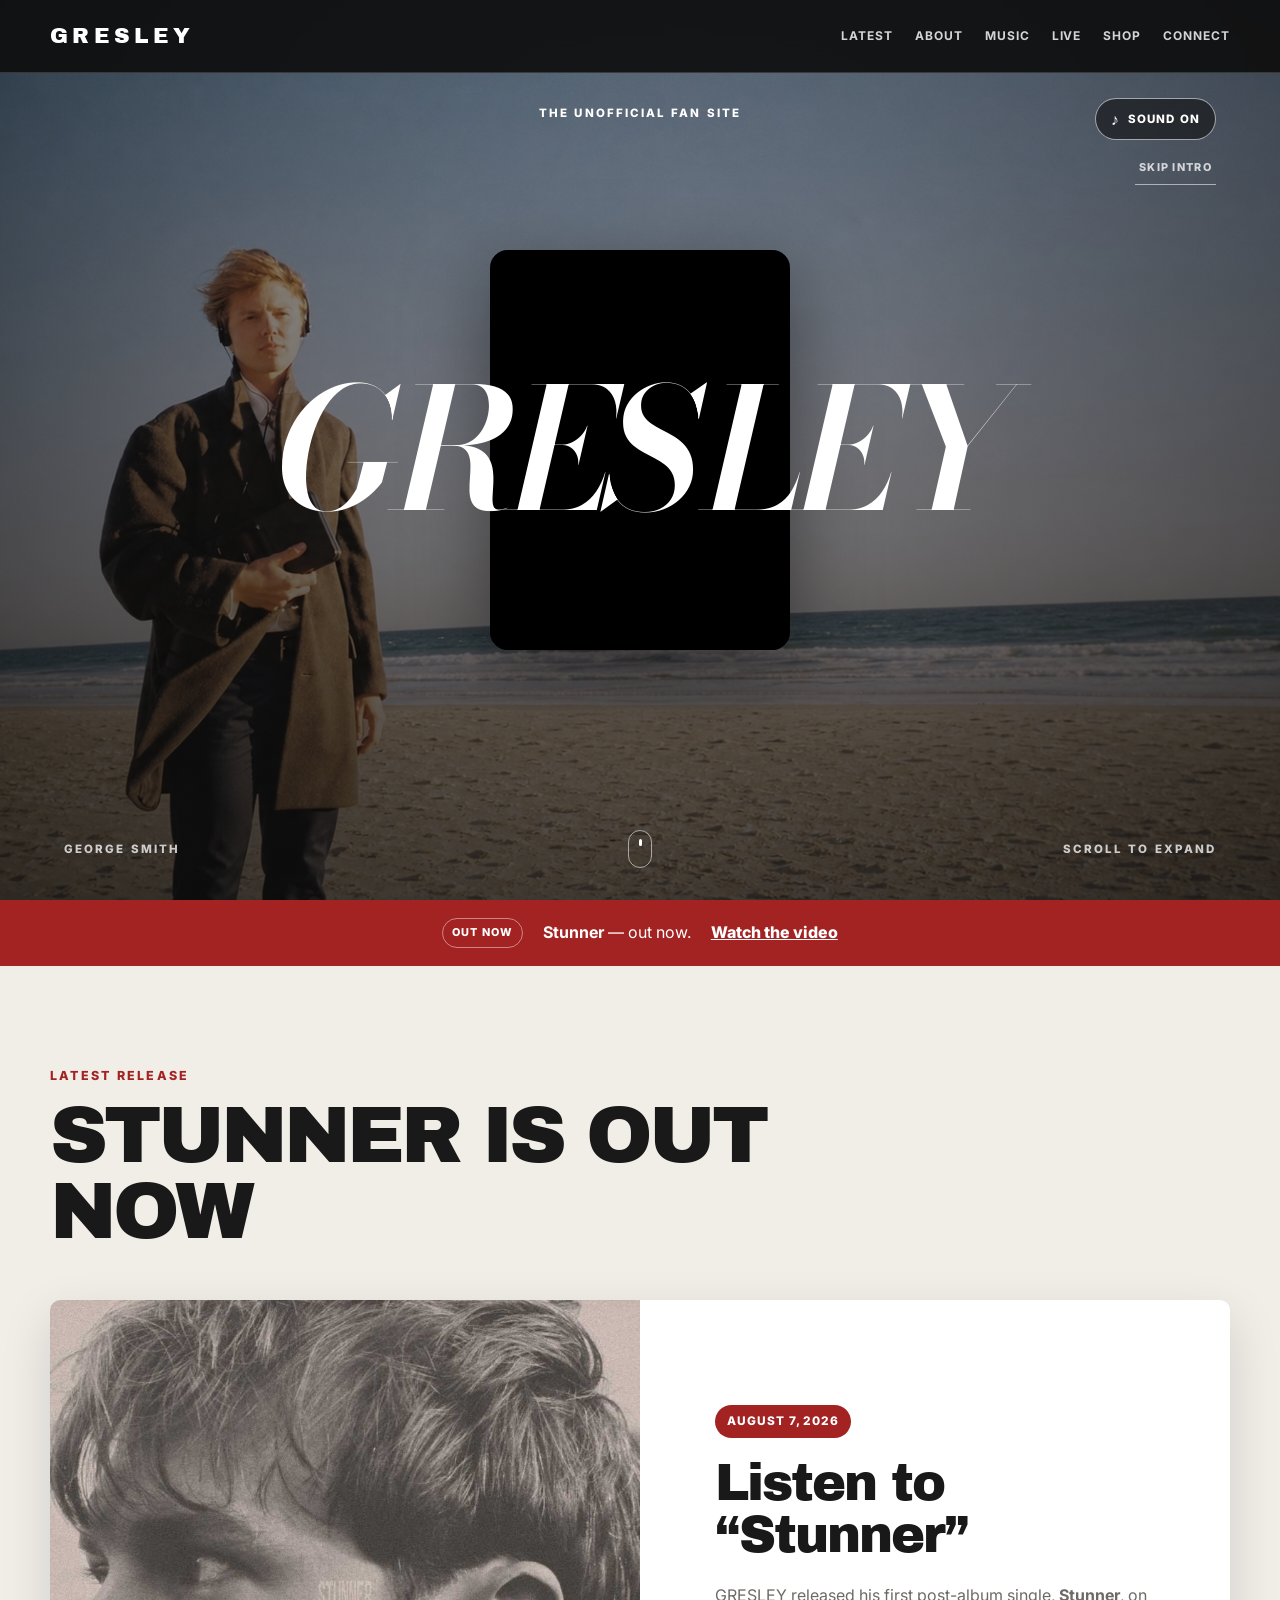
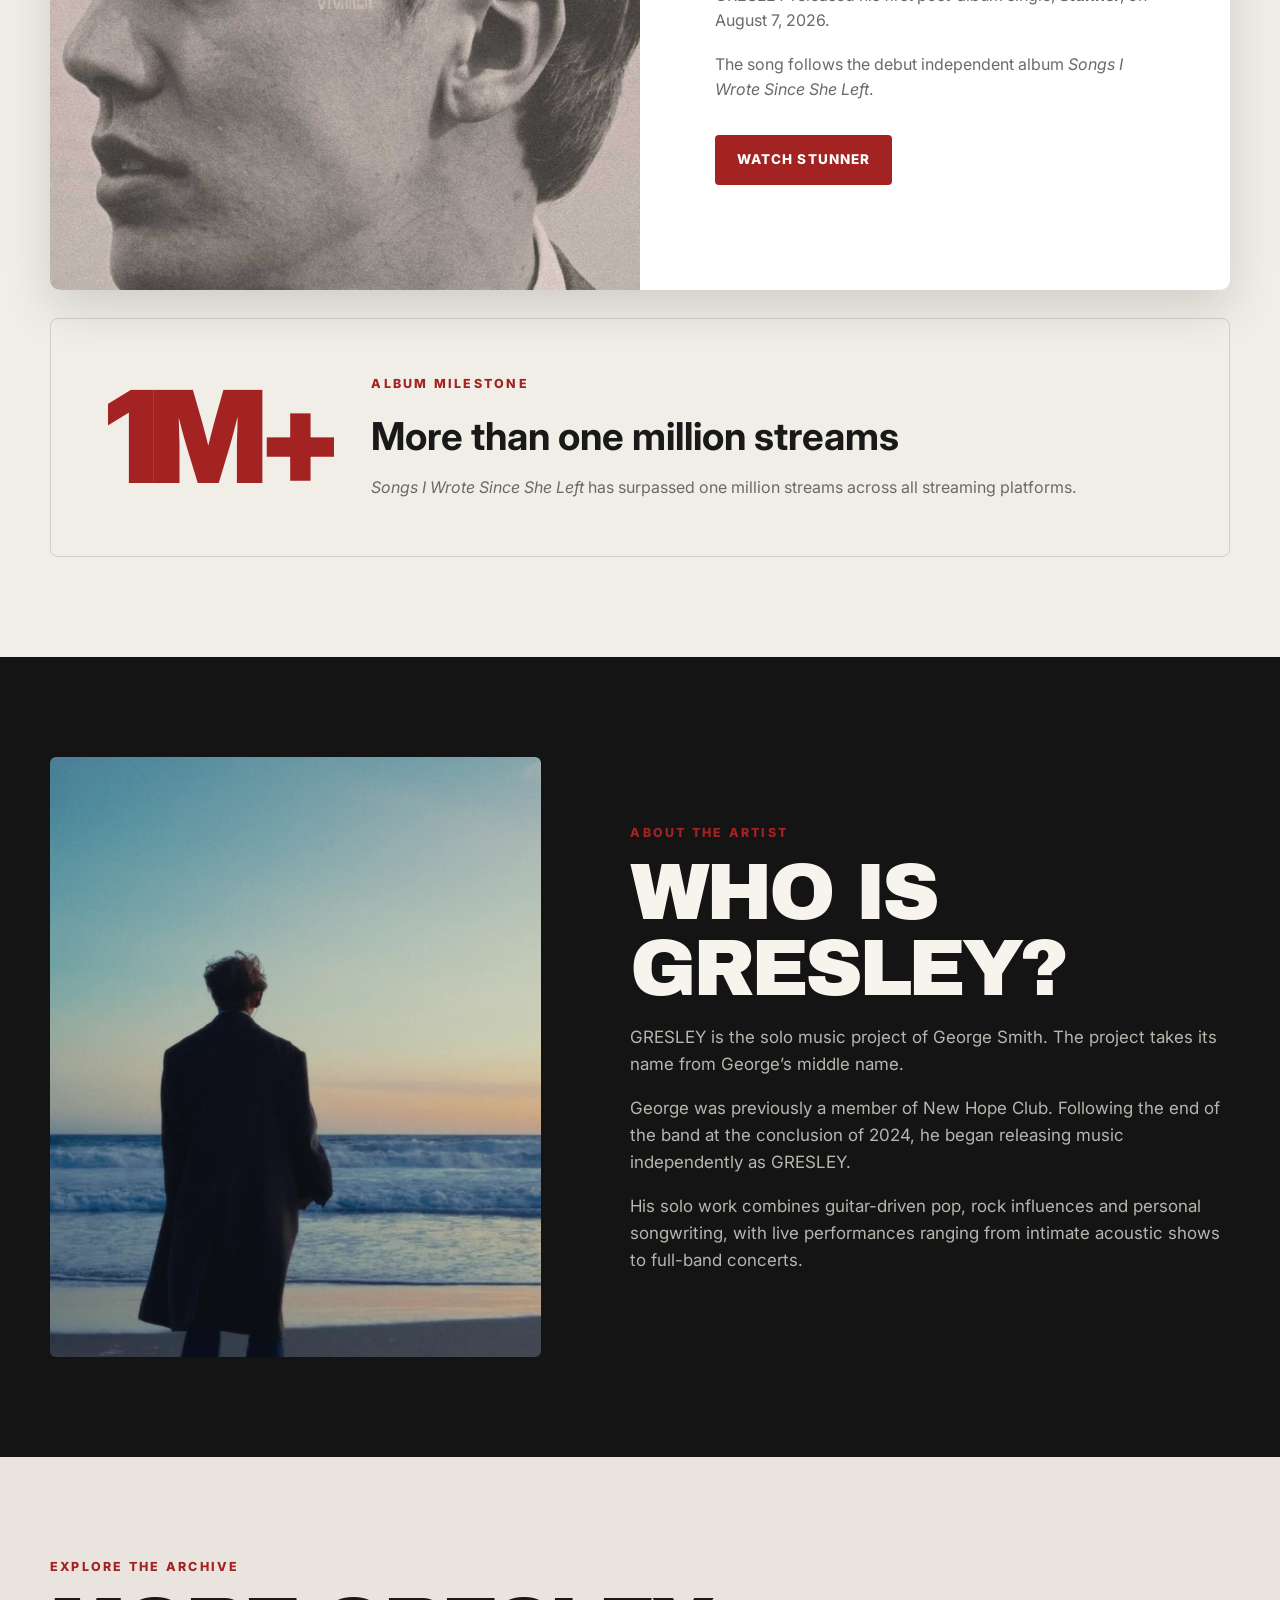
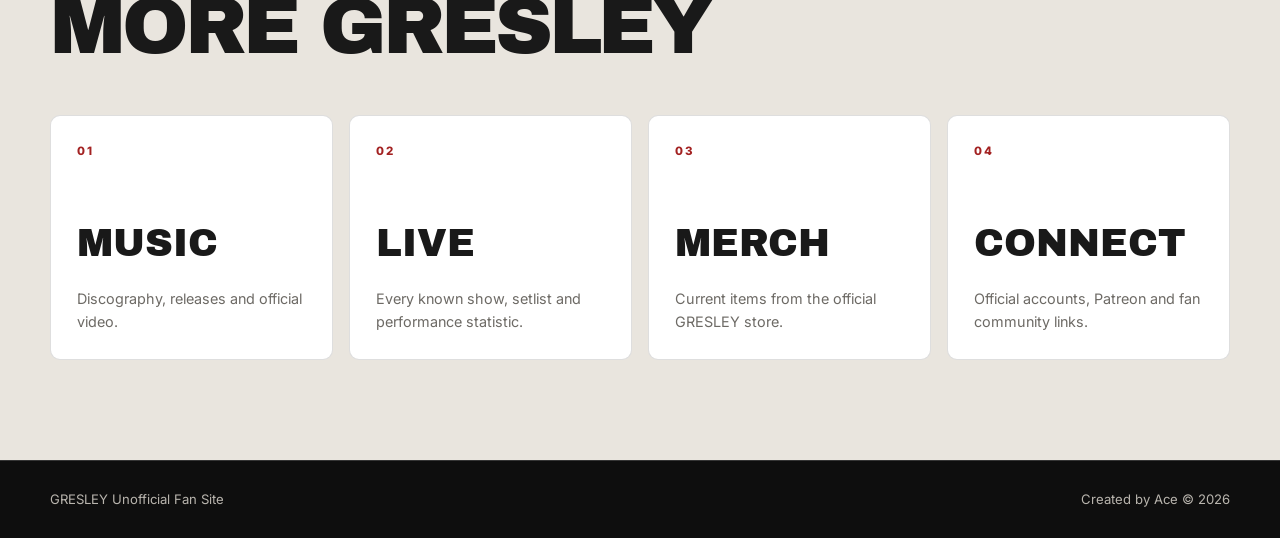
==== commit df235330: "Link Earl Gallery show to setlist.fm and clarify venue name" ====
--- a/index.html
+++ b/index.html
@@ -353,13 +353,16 @@
 
         <article class="show-information" aria-labelledby="earl-show-title">
           <span class="tag">Dawson Fuss EP Release Show</span>
-          <h3 id="earl-show-title">The Earl, Los Angeles</h3>
+          <h3 id="earl-show-title">The Earl Gallery, Los Angeles</h3>
           <p class="show-date"><time datetime="2026-11-13">Friday, November 13, 2026</time></p>
           <p>GRESLEY joins the lineup for Dawson Fuss’s <em>Rat Race</em> EP release show.</p>
           <p>Doors: 7:00 PM · Music: 7:45–10:30 PM<br>All times Pacific.</p>
           <p>4408 West 2nd Street, Los Angeles, CA 90004</p>
           <p>Tickets: $15 advance / $20 at the door.</p>
-          <a class="button button-primary" href="https://fanfly.live/GRESLEY" target="_blank" rel="noopener noreferrer">Tickets on FanFly</a>
+          <div>
+            <a class="button button-primary" href="https://fanfly.live/GRESLEY" target="_blank" rel="noopener noreferrer">Tickets on FanFly</a>
+            <a class="button button-secondary" href="https://www.setlist.fm/show/2026-11-13/the-earl-gallery-los-angeles-ca-73b19275.html?setlist=1b7dfd94" target="_blank" rel="noopener noreferrer">Show on setlist.fm</a>
+          </div>
         </article>
 
         <div class="section-heading">
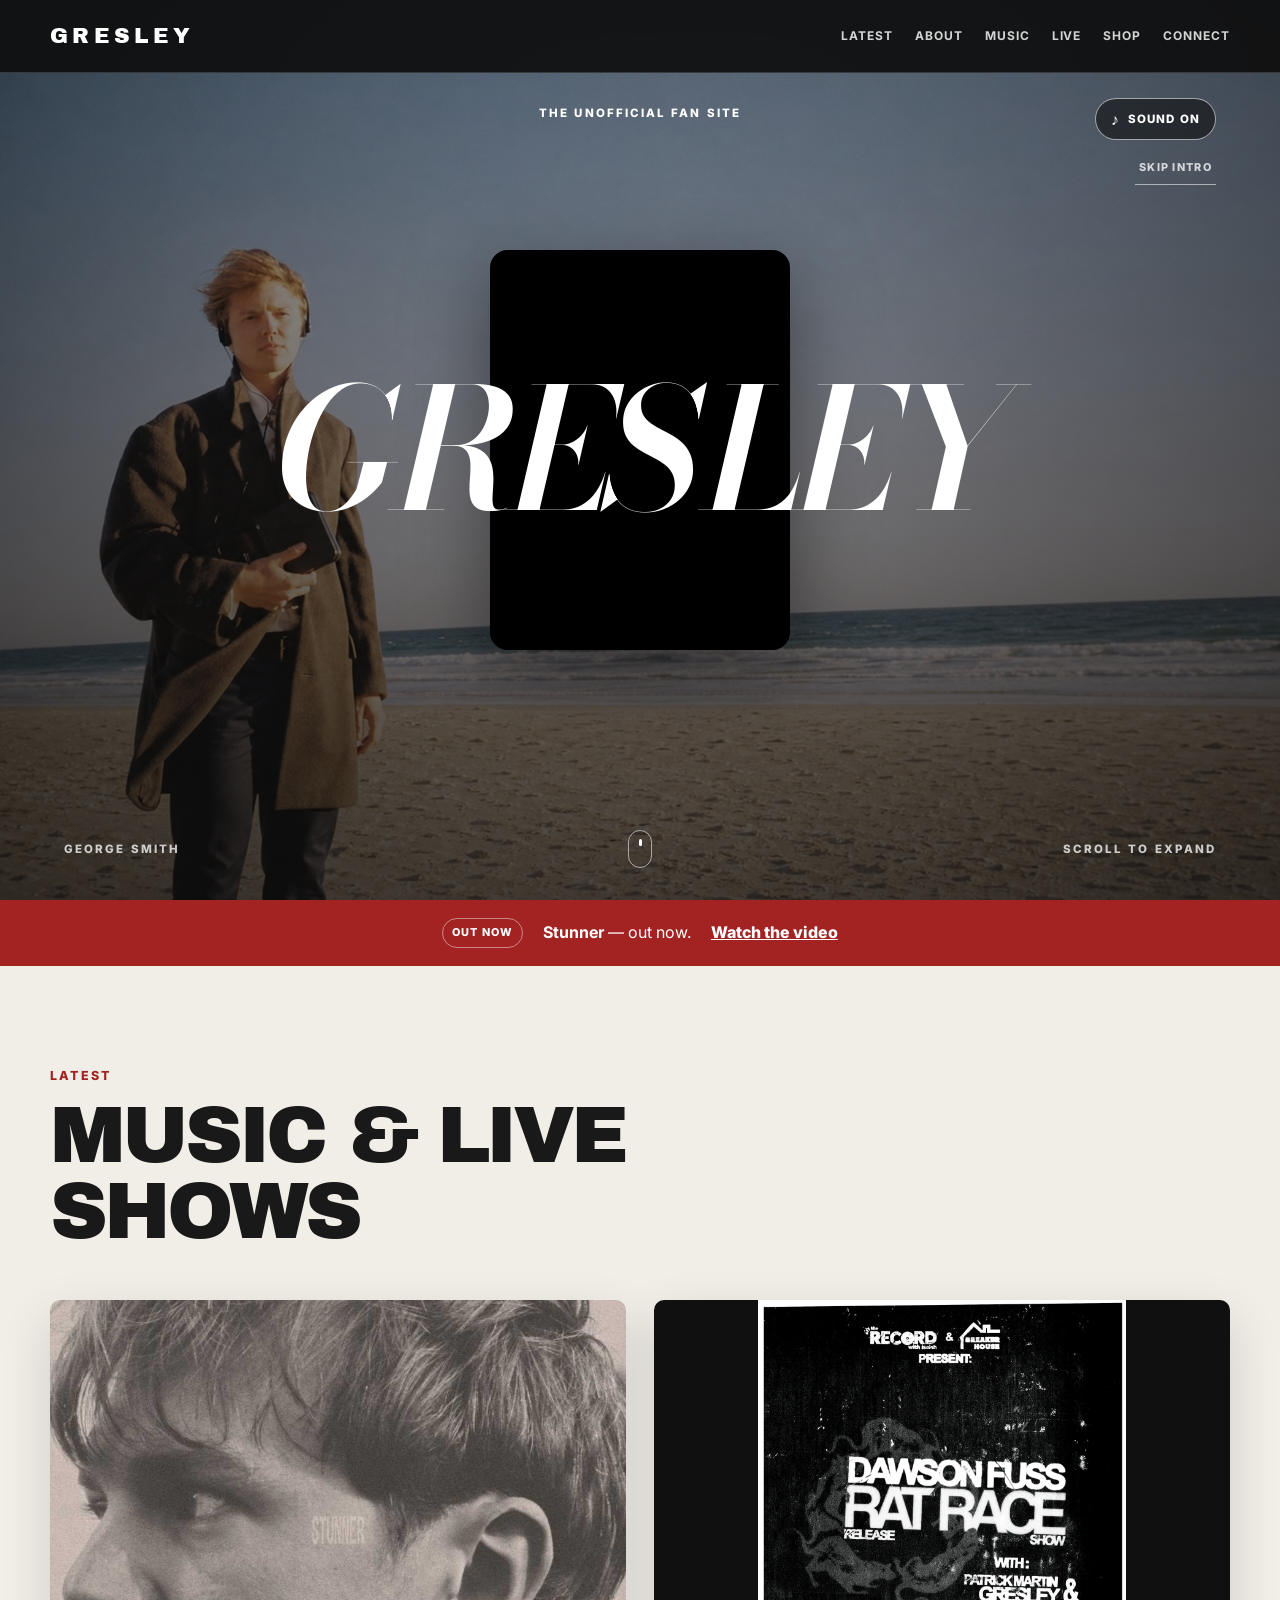
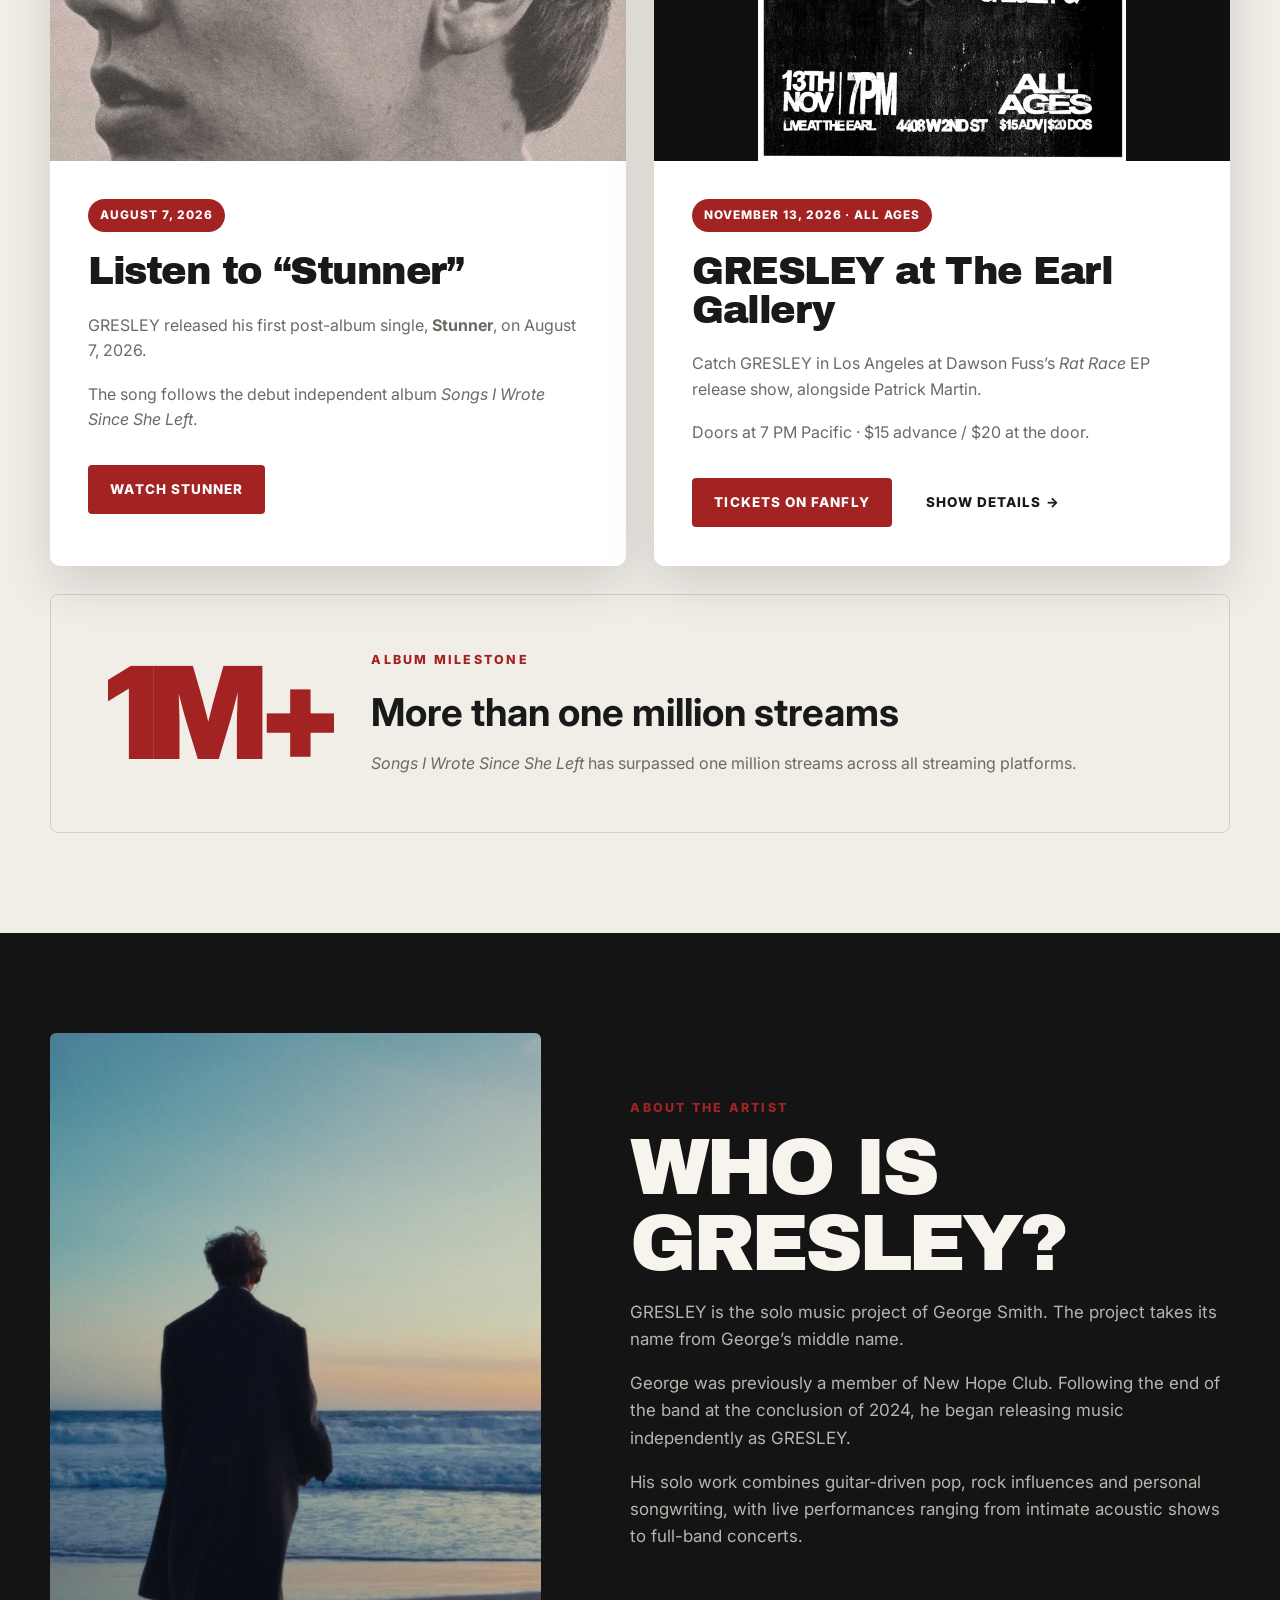
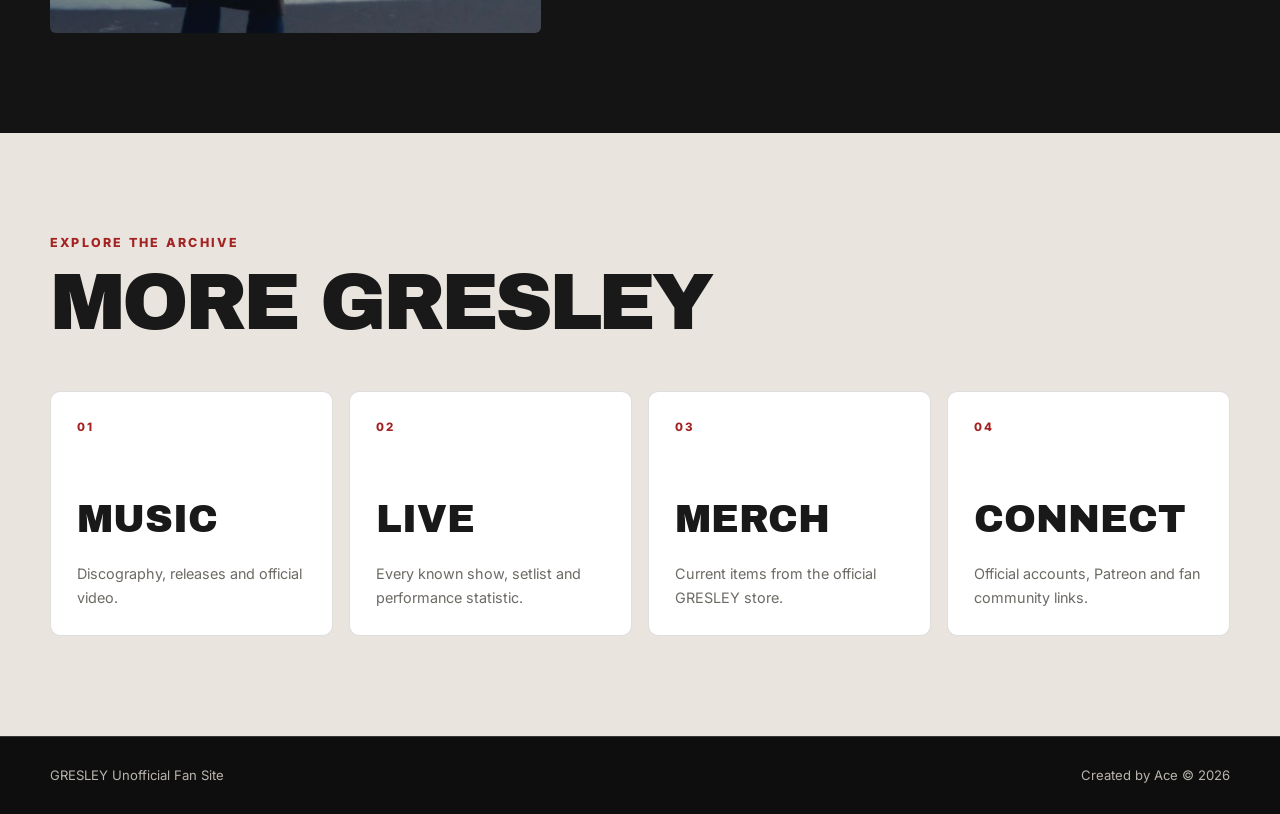
==== commit dd44dbdf: "Feature Earl Gallery show beside Stunner with official event poster" ====
--- a/index.html
+++ b/index.html
@@ -141,10 +141,11 @@
     <section class="section" id="news">
       <div class="container">
         <div class="section-heading">
-         <p class="eyebrow">Latest release</p>
-<h2>Stunner is out now</h2>
-        </div>
-
+          <p class="eyebrow">Latest</p>
+          <h2>Music &amp; live shows</h2>
+        </div>
+
+        <div class="latest-grid">
         <article class="featured-card">
           <div class="featured-card-image">
             <img
@@ -180,6 +181,22 @@
 </a>
           </div>
         </article>
+          <article class="featured-card">
+            <a class="featured-card-image latest-poster" href="live.html" aria-label="View GRESLEY’s November 13 show details">
+              <img src="images/earl-gallery-november-13-poster.webp" alt="Dawson Fuss Rat Race release show poster featuring Patrick Martin and GRESLEY, November 13 at The Earl Gallery" width="1200" height="1500" loading="lazy">
+            </a>
+            <div class="featured-card-content">
+              <span class="tag">November 13, 2026 · All ages</span>
+              <h3>GRESLEY at The Earl Gallery</h3>
+              <p>Catch GRESLEY in Los Angeles at Dawson Fuss’s <em>Rat Race</em> EP release show, alongside Patrick Martin.</p>
+              <p>Doors at 7 PM Pacific · $15 advance / $20 at the door.</p>
+              <div class="show-actions">
+                <a class="button button-primary" href="https://fanfly.live/GRESLEY" target="_blank" rel="noopener noreferrer">Tickets on FanFly</a>
+                <a class="button" href="live.html">Show details →</a>
+              </div>
+            </div>
+          </article>
+        </div>
 
         <article class="milestone-card">
           <div class="milestone-number">1M+</div>
@@ -351,7 +368,11 @@
           <h2>See GRESLEY live</h2>
         </div>
 
-        <article class="show-information" aria-labelledby="earl-show-title">
+        <article class="show-feature upcoming-show" aria-labelledby="earl-show-title">
+          <a class="show-poster" href="images/earl-gallery-november-13-poster.webp" target="_blank" rel="noopener noreferrer" aria-label="View full show poster">
+            <img src="images/earl-gallery-november-13-poster.webp" alt="Dawson Fuss Rat Race release show with Patrick Martin and GRESLEY, November 13 at The Earl Gallery" width="1200" height="1500" loading="lazy">
+          </a>
+          <div class="show-information">
           <span class="tag">Dawson Fuss EP Release Show</span>
           <h3 id="earl-show-title">The Earl Gallery, Los Angeles</h3>
           <p class="show-date"><time datetime="2026-11-13">Friday, November 13, 2026</time></p>
@@ -362,6 +383,7 @@
           <div>
             <a class="button button-primary" href="https://fanfly.live/GRESLEY" target="_blank" rel="noopener noreferrer">Tickets on FanFly</a>
             <a class="button button-secondary" href="https://www.setlist.fm/show/2026-11-13/the-earl-gallery-los-angeles-ca-73b19275.html?setlist=1b7dfd94" target="_blank" rel="noopener noreferrer">Show on setlist.fm</a>
+          </div>
           </div>
         </article>
 
--- a/css/style.css
+++ b/css/style.css
@@ -699,6 +699,68 @@
 
 .featured-card-content .button {
   margin-top: 14px;
+}
+
+.latest-grid {
+  display: grid;
+  grid-template-columns: repeat(2, minmax(0, 1fr));
+  gap: 28px;
+}
+
+.latest-grid .featured-card {
+  grid-template-columns: minmax(0, 1fr);
+  grid-template-rows: auto 1fr;
+}
+
+.latest-grid .featured-card-image {
+  display: block;
+  min-height: 0;
+  height: clamp(320px, 36vw, 500px);
+  background: #101010;
+}
+
+.latest-grid .latest-poster img {
+  object-fit: contain;
+}
+
+.latest-grid .featured-card-content {
+  padding: clamp(24px, 3vw, 40px);
+  justify-content: flex-start;
+}
+
+.latest-grid .featured-card-content h3 {
+  font-size: clamp(1.8rem, 3vw, 2.6rem);
+}
+
+.show-actions {
+  display: flex;
+  flex-wrap: wrap;
+  gap: 12px;
+}
+
+.upcoming-show {
+  margin-bottom: 60px;
+  align-items: center;
+}
+
+.upcoming-show .show-poster img {
+  min-height: 0;
+  height: auto;
+  width: 100%;
+}
+
+@media (max-width: 760px) {
+  .latest-grid {
+    grid-template-columns: minmax(0, 1fr);
+  }
+
+  .latest-grid .featured-card-image {
+    height: auto;
+  }
+
+  .latest-grid .featured-card-image img {
+    height: auto;
+  }
 }
 
 .milestone-card {
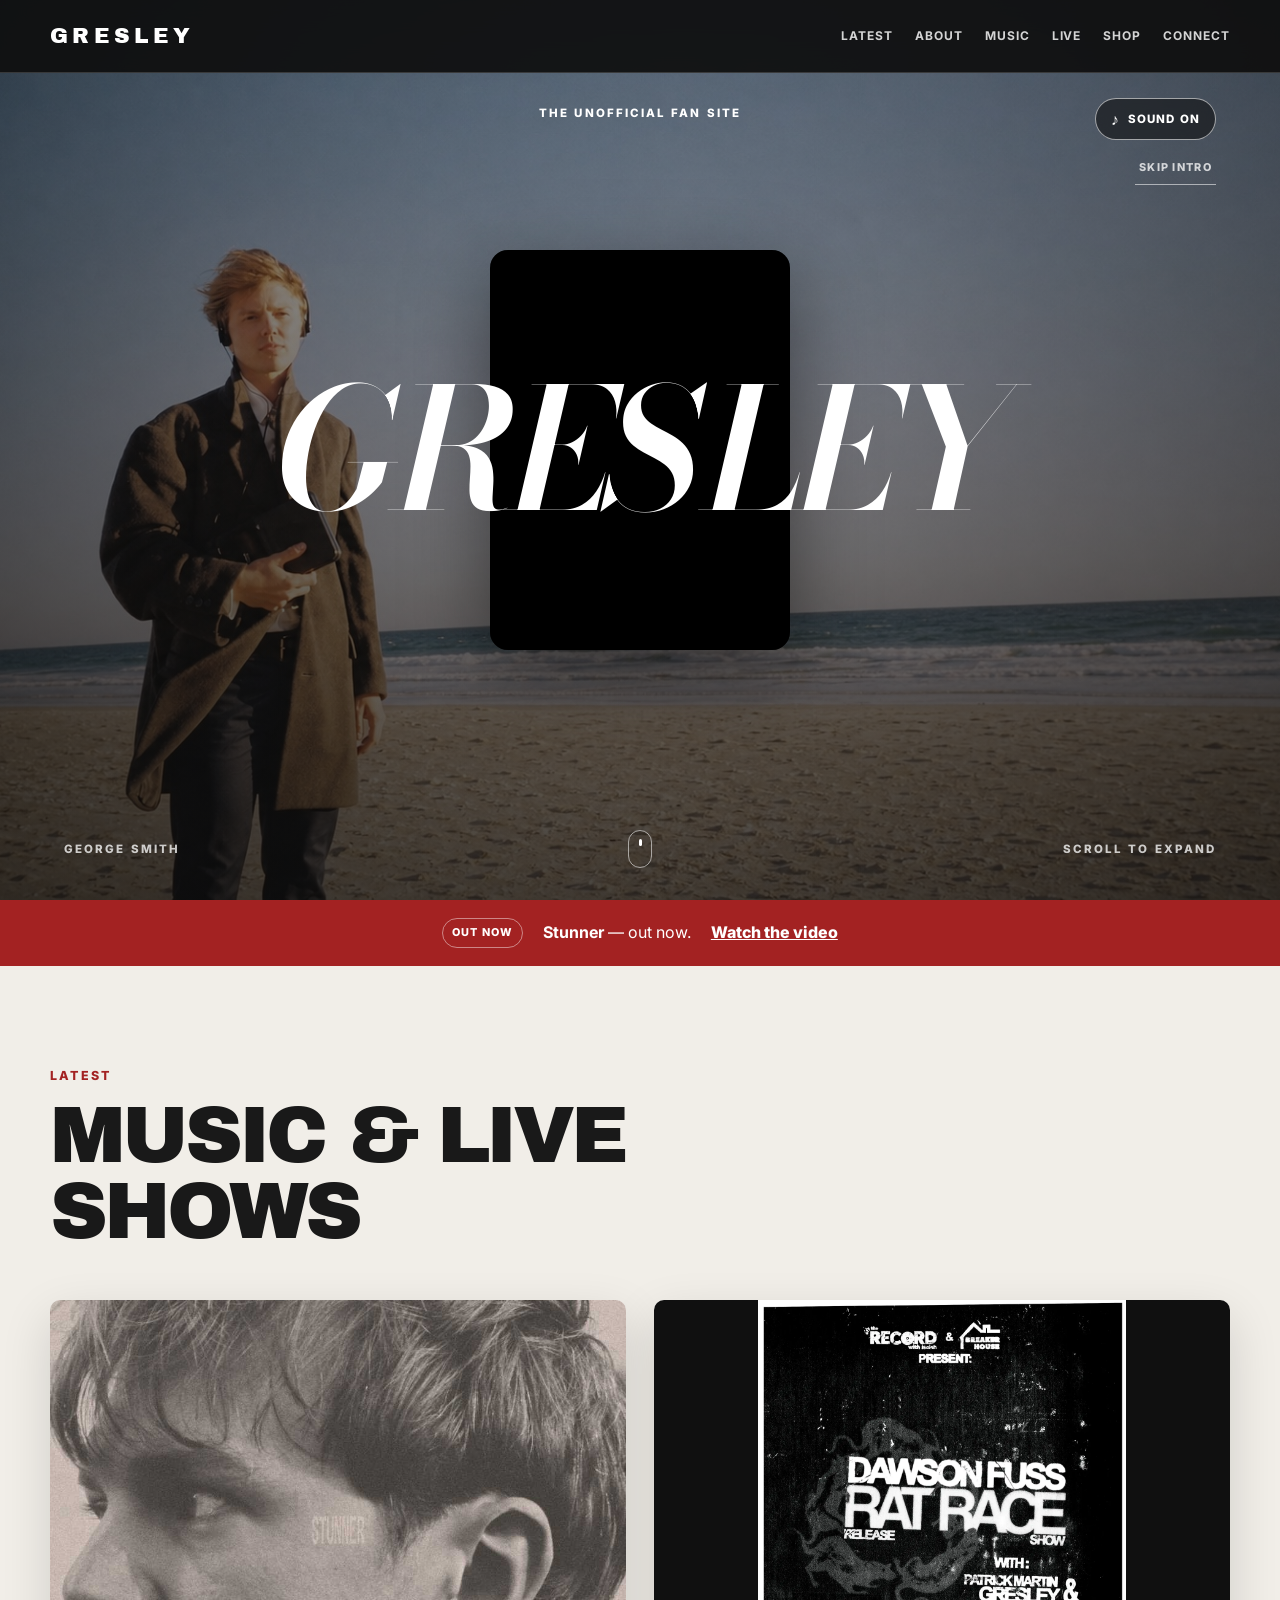
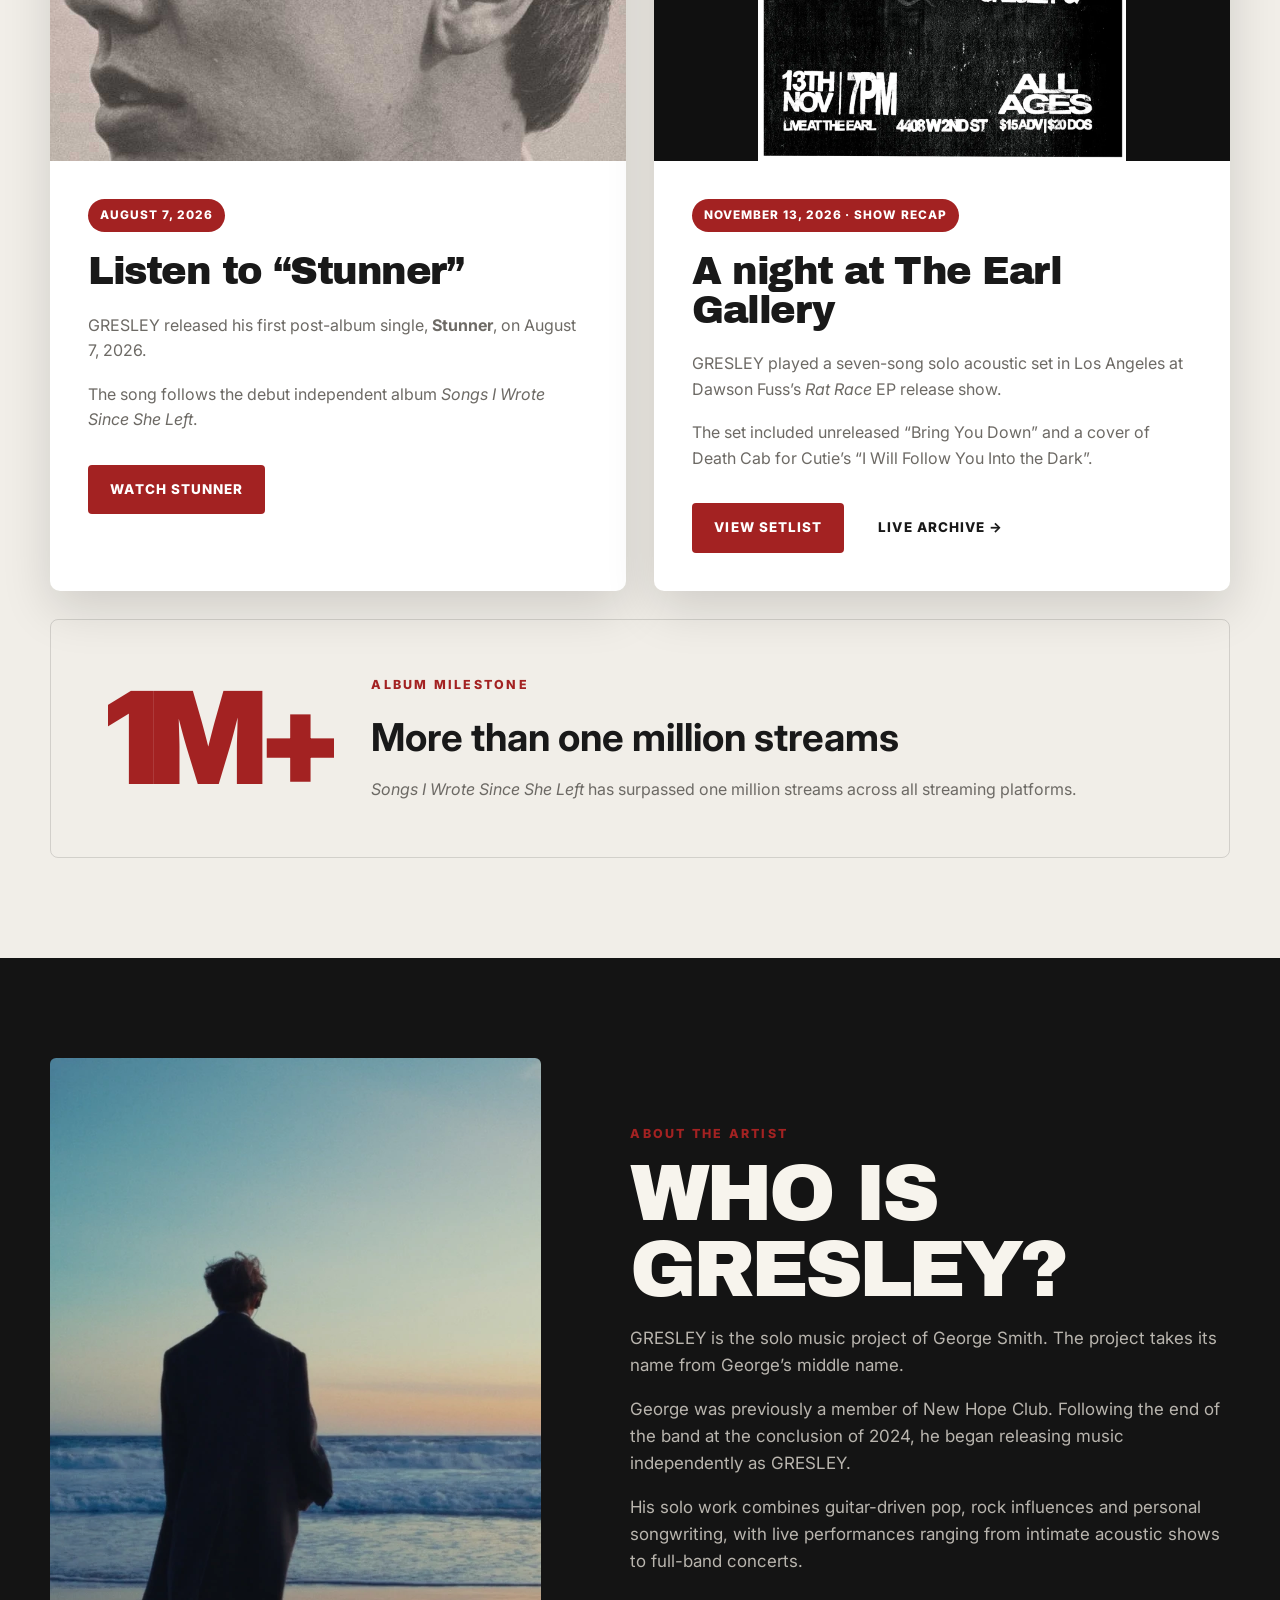
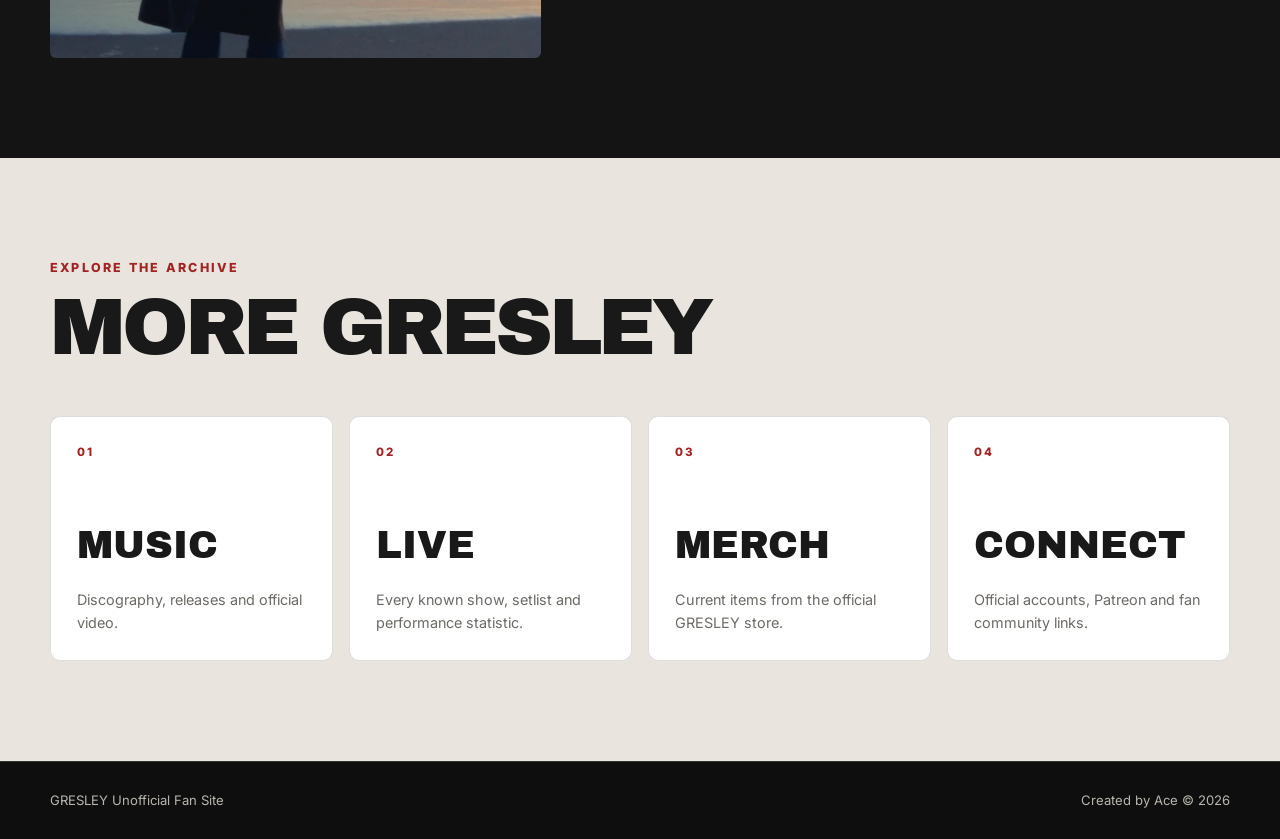
==== commit 15ee47aa: "Recap Earl Gallery acoustic show and update live archive statistics" ====
--- a/index.html
+++ b/index.html
@@ -186,13 +186,13 @@
               <img src="images/earl-gallery-november-13-poster.webp" alt="Dawson Fuss Rat Race release show poster featuring Patrick Martin and GRESLEY, November 13 at The Earl Gallery" width="1200" height="1500" loading="lazy">
             </a>
             <div class="featured-card-content">
-              <span class="tag">November 13, 2026 · All ages</span>
-              <h3>GRESLEY at The Earl Gallery</h3>
-              <p>Catch GRESLEY in Los Angeles at Dawson Fuss’s <em>Rat Race</em> EP release show, alongside Patrick Martin.</p>
-              <p>Doors at 7 PM Pacific · $15 advance / $20 at the door.</p>
+              <span class="tag">November 13, 2026 · Show recap</span>
+              <h3>A night at The Earl Gallery</h3>
+              <p>GRESLEY played a seven-song solo acoustic set in Los Angeles at Dawson Fuss’s <em>Rat Race</em> EP release show.</p>
+              <p>The set included unreleased “Bring You Down” and a cover of Death Cab for Cutie’s “I Will Follow You Into the Dark”.</p>
               <div class="show-actions">
-                <a class="button button-primary" href="https://fanfly.live/GRESLEY" target="_blank" rel="noopener noreferrer">Tickets on FanFly</a>
-                <a class="button" href="live.html">Show details →</a>
+                <a class="button button-primary" href="https://www.setlist.fm/setlist/gresley/2026/the-earl-gallery-los-angeles-ca-1b7dfd94.html" target="_blank" rel="noopener noreferrer">View setlist</a>
+                <a class="button" href="live.html">Live archive →</a>
               </div>
             </div>
           </article>
@@ -364,30 +364,6 @@
     <section class="section section-dark" id="shows">
       <div class="container">
         <div class="section-heading">
-          <p class="eyebrow">Upcoming show</p>
-          <h2>See GRESLEY live</h2>
-        </div>
-
-        <article class="show-feature upcoming-show" aria-labelledby="earl-show-title">
-          <a class="show-poster" href="images/earl-gallery-november-13-poster.webp" target="_blank" rel="noopener noreferrer" aria-label="View full show poster">
-            <img src="images/earl-gallery-november-13-poster.webp" alt="Dawson Fuss Rat Race release show with Patrick Martin and GRESLEY, November 13 at The Earl Gallery" width="1200" height="1500" loading="lazy">
-          </a>
-          <div class="show-information">
-          <span class="tag">Dawson Fuss EP Release Show</span>
-          <h3 id="earl-show-title">The Earl Gallery, Los Angeles</h3>
-          <p class="show-date"><time datetime="2026-11-13">Friday, November 13, 2026</time></p>
-          <p>GRESLEY joins the lineup for Dawson Fuss’s <em>Rat Race</em> EP release show.</p>
-          <p>Doors: 7:00 PM · Music: 7:45–10:30 PM<br>All times Pacific.</p>
-          <p>4408 West 2nd Street, Los Angeles, CA 90004</p>
-          <p>Tickets: $15 advance / $20 at the door.</p>
-          <div>
-            <a class="button button-primary" href="https://fanfly.live/GRESLEY" target="_blank" rel="noopener noreferrer">Tickets on FanFly</a>
-            <a class="button button-secondary" href="https://www.setlist.fm/show/2026-11-13/the-earl-gallery-los-angeles-ca-73b19275.html?setlist=1b7dfd94" target="_blank" rel="noopener noreferrer">Show on setlist.fm</a>
-          </div>
-          </div>
-        </article>
-
-        <div class="section-heading">
           <p class="eyebrow">Live history</p>
           <h2>Shows</h2>
 
@@ -405,7 +381,7 @@
             aria-expanded="false"
             aria-controls="showArchive"
           >
-            <span class="stat-number">6</span>
+            <span class="stat-number">7</span>
 
             <span
               class="stat-label"
@@ -416,7 +392,7 @@
           </button>
 
           <article class="stat-card">
-            <span class="stat-number">5</span>
+            <span class="stat-number">6</span>
             <span class="stat-label">Acoustic shows</span>
           </article>
 
@@ -650,6 +626,47 @@
                 <li>The Boys</li>
                 <li>Piece of Your Love</li>
               </ol>
+              <a class="archive-poster" href="images/el-cid-poster.jpg" target="_blank" rel="noopener noreferrer" aria-label="View full El Cid show poster">
+                <img src="images/el-cid-poster.jpg" alt="GRESLEY El Cid concert poster, June 12, 2026" loading="lazy">
+              </a>
+            </div>
+          </details>
+
+          <details class="show-entry" id="earl-gallery-2026">
+            <summary>
+              <span class="show-summary-main">
+                <span class="show-entry-date">November 13, 2026</span>
+                <strong>The Earl Gallery</strong>
+              </span>
+              <span class="show-summary-location">Los Angeles, California · Solo acoustic</span>
+            </summary>
+            <div class="show-entry-content">
+              <p>Solo acoustic set at Dawson Fuss’s <em>Rat Race</em> EP release show.</p>
+              <ol>
+                <li>How?</li>
+                <li>Stunner</li>
+                <li>Missing You Already / California</li>
+                <li>Bring You Down — unreleased</li>
+                <li>I Will Follow You Into the Dark — Death Cab for Cutie cover</li>
+                <li>No Man Without My Woman</li>
+                <li>Piece of Your Love</li>
+              </ol>
+              <p><a href="https://www.setlist.fm/setlist/gresley/2026/the-earl-gallery-los-angeles-ca-1b7dfd94.html" target="_blank" rel="noopener noreferrer">Source: setlist.fm</a></p>
+              <a class="archive-poster" href="images/earl-gallery-november-13-poster.webp" target="_blank" rel="noopener noreferrer" aria-label="View full Earl Gallery show poster">
+                <img src="images/earl-gallery-november-13-poster.webp" alt="November 13, 2026 Earl Gallery show poster featuring Dawson Fuss, Patrick Martin and GRESLEY" width="1200" height="1500" loading="lazy">
+              </a>
+            </div>
+          </details>
+
+          <details class="show-entry">
+            <summary>
+              <span class="show-summary-main"><strong>UK &amp; Ireland tour poster</strong></span>
+              <span class="show-summary-location">May 2026 · View poster</span>
+            </summary>
+            <div class="show-entry-content">
+              <a class="archive-poster" href="images/uk-ireland-tour-poster.jpg" target="_blank" rel="noopener noreferrer" aria-label="View full UK and Ireland tour poster">
+                <img src="images/uk-ireland-tour-poster.jpg" alt="GRESLEY UK and Ireland tour poster, May 2026" loading="lazy">
+              </a>
             </div>
           </details>
 
@@ -659,67 +676,38 @@
             </summary>
 
             <div class="song-stat-grid">
-              <span><strong>6</strong> How?</span>
+              <span><strong>7</strong> How?</span>
               <span><strong>6</strong> Think of You</span>
-              <span><strong>6</strong> Piece of Your Love</span>
-              <span><strong>6</strong> Missing You Already</span>
+              <span><strong>7</strong> Piece of Your Love</span>
+              <span><strong>7</strong> Missing You Already</span>
               <span><strong>6</strong> The Boys</span>
               <span><strong>6</strong> She’s My Girl (Interlude)</span>
 
               <span><strong>5</strong> Babyface</span>
               <span><strong>5</strong> Break It</span>
               <span><strong>5</strong> Loser</span>
-              <span><strong>5</strong> No Man Without My Woman</span>
-              <span><strong>5</strong> Stunner</span>
+              <span><strong>6</strong> No Man Without My Woman</span>
+              <span><strong>6</strong> Stunner</span>
               <span><strong>5</strong> Remember</span>
 
-              <span><strong>1</strong> California</span>
+              <span><strong>2</strong> California</span>
               <span><strong>1</strong> Cherry Wine</span>
               <span><strong>1</strong> Hey Bulldog</span>
               <span><strong>1</strong> Last Request</span>
               <span><strong>1</strong> Wish You Were Here</span>
+              <span><strong>1</strong> Bring You Down</span>
+              <span><strong>1</strong> I Will Follow You Into the Dark</span>
             </div>
           </details>
         </div>
 
-        <article class="show-feature">
-          <div class="show-poster">
-            <img
-              src="images/el-cid-poster.jpg"
-              alt="GRESLEY El Cid Los Angeles concert poster"
-              loading="lazy"
-            >
-          </div>
-
-          <div class="show-information">
-            <span class="tag">First full-band show</span>
-
-            <h3>El Cid, Los Angeles</h3>
-
-            <p class="show-date">June 12, 2026</p>
-
-            <p>
-              GRESLEY performed his first full-band solo concert
-              at El Cid in Los Angeles, marking a major new stage
-              in the project’s live development.
-            </p>
-          </div>
-        </article>
-
-        <div class="tour-poster">
-          <img
-            src="images/uk-ireland-tour-poster.jpg"
-            alt="GRESLEY UK and Ireland tour poster"
-            loading="lazy"
-          >
-        </div>
       </div>
     </section>
 
 <section class="compact-stats" id="stats">
   <div class="container compact-stats-inner">
     <div class="compact-stat">
-      <strong>17</strong>
+      <strong>19</strong>
 
       <span>
         Different songs, covers and snippets performed
@@ -727,7 +715,7 @@
     </div>
 
     <div class="compact-stat">
-      <strong>6</strong>
+      <strong>3</strong>
 
       <span>
         Core songs performed at every known show
--- a/css/style.css
+++ b/css/style.css
@@ -1082,6 +1082,18 @@
 .show-entry-content {
   padding: 18px;
   border-top: 1px solid var(--border-light);
+}
+
+.archive-poster {
+  display: block;
+  max-width: 460px;
+  margin: 24px auto 0;
+}
+
+.archive-poster img {
+  width: 100%;
+  height: auto;
+  border-radius: 6px;
 }
 
 .show-entry-content p {
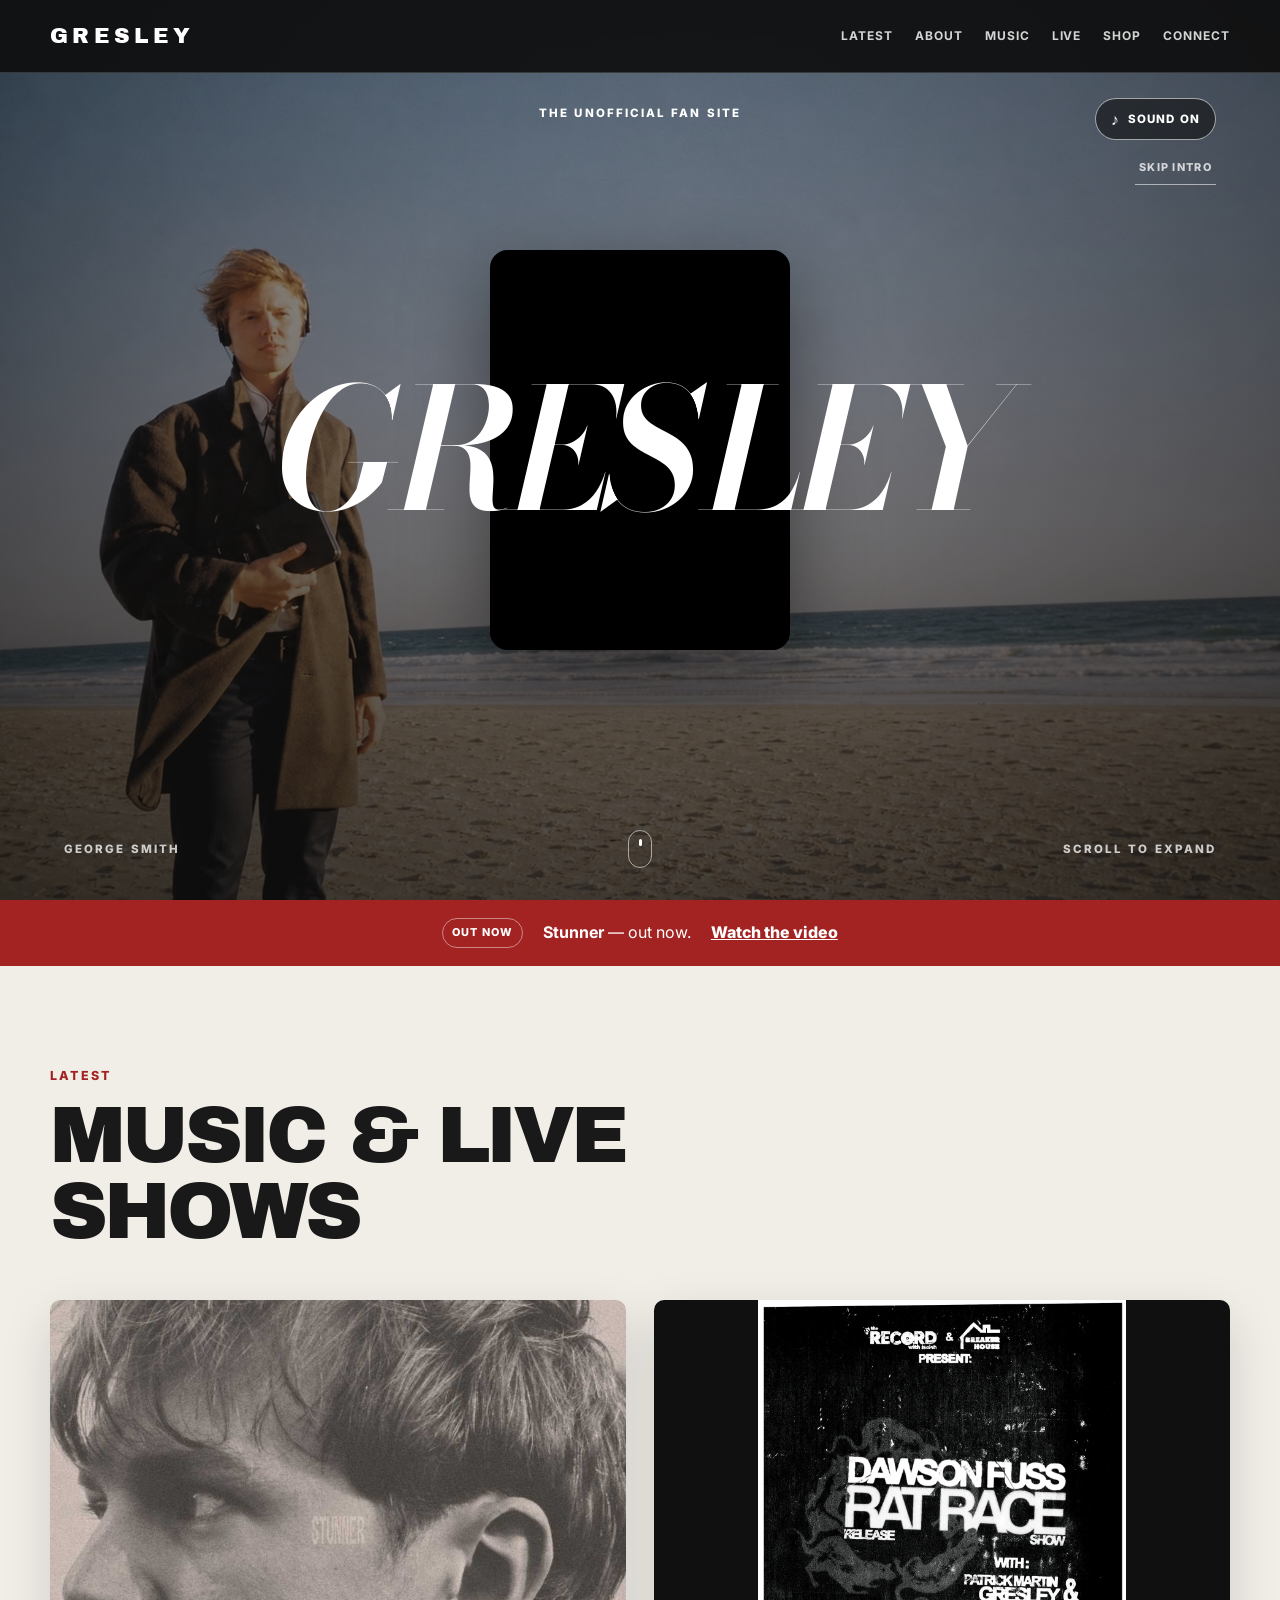
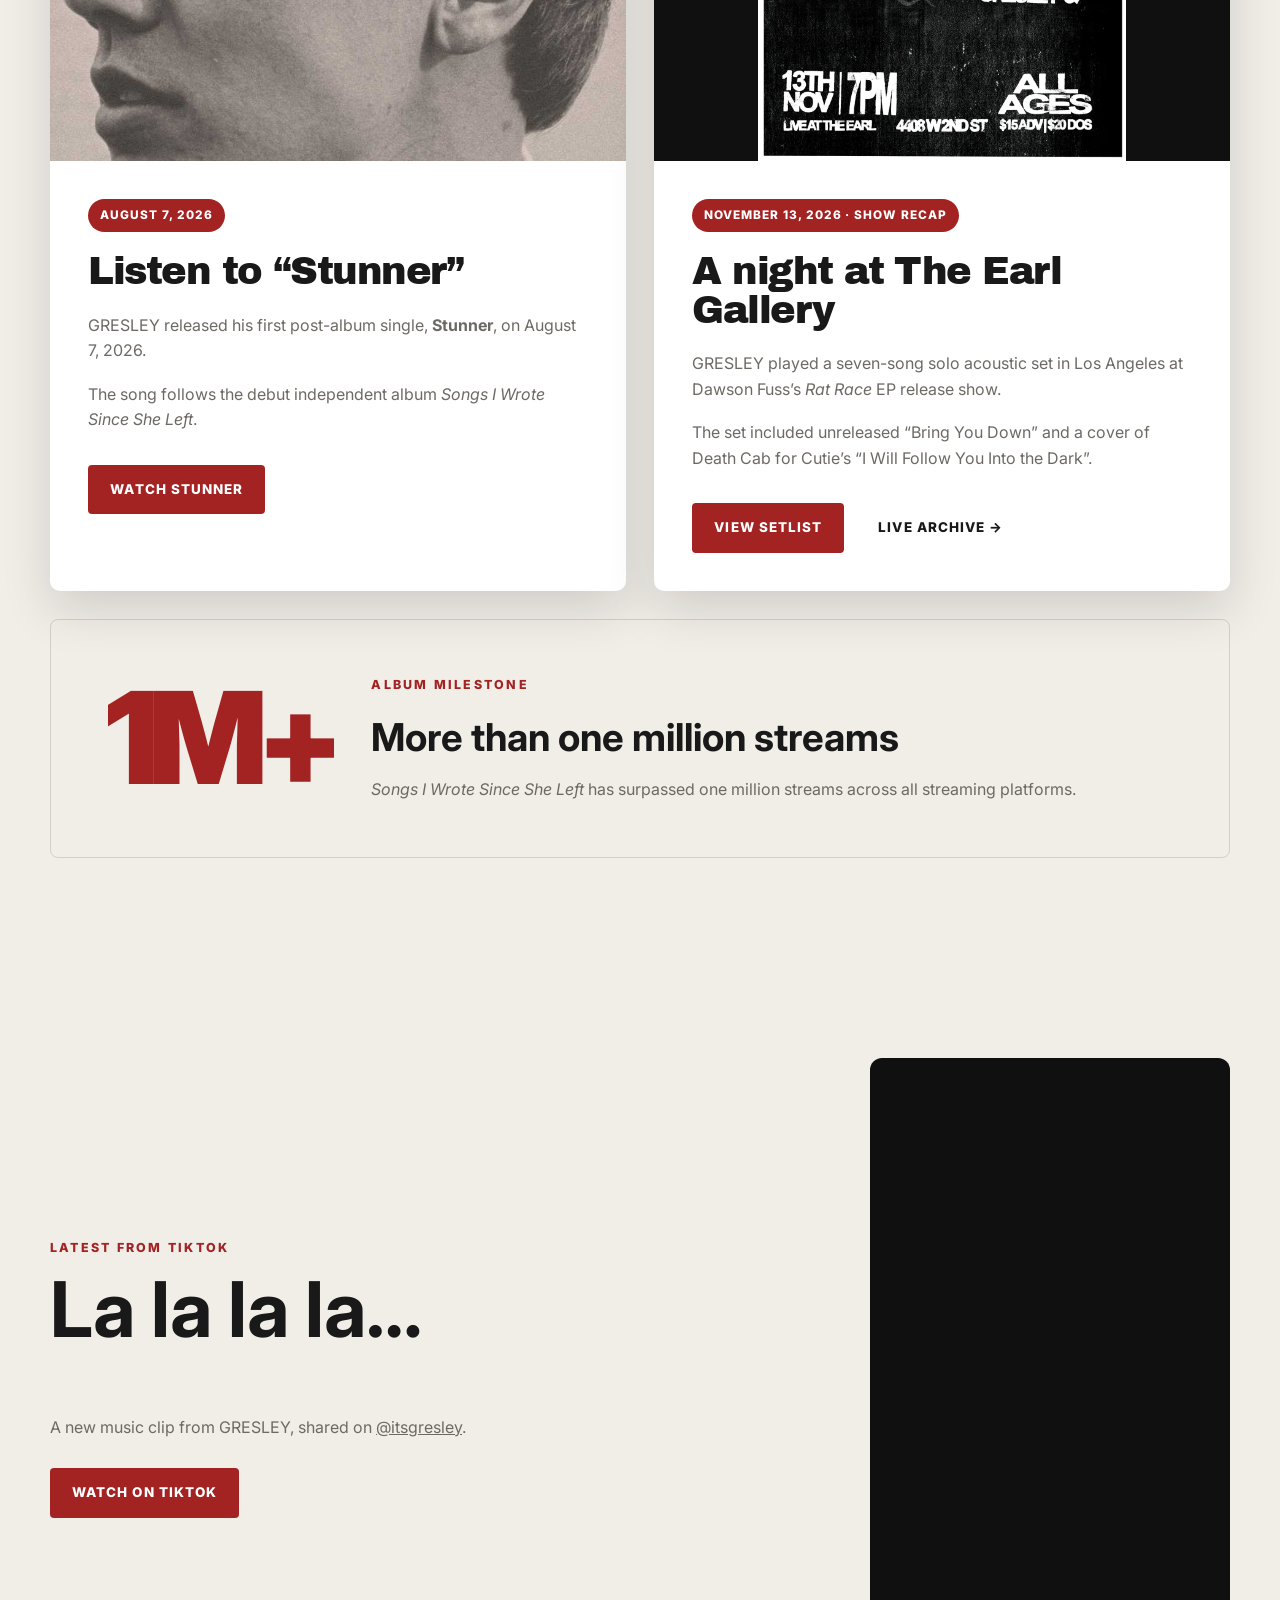
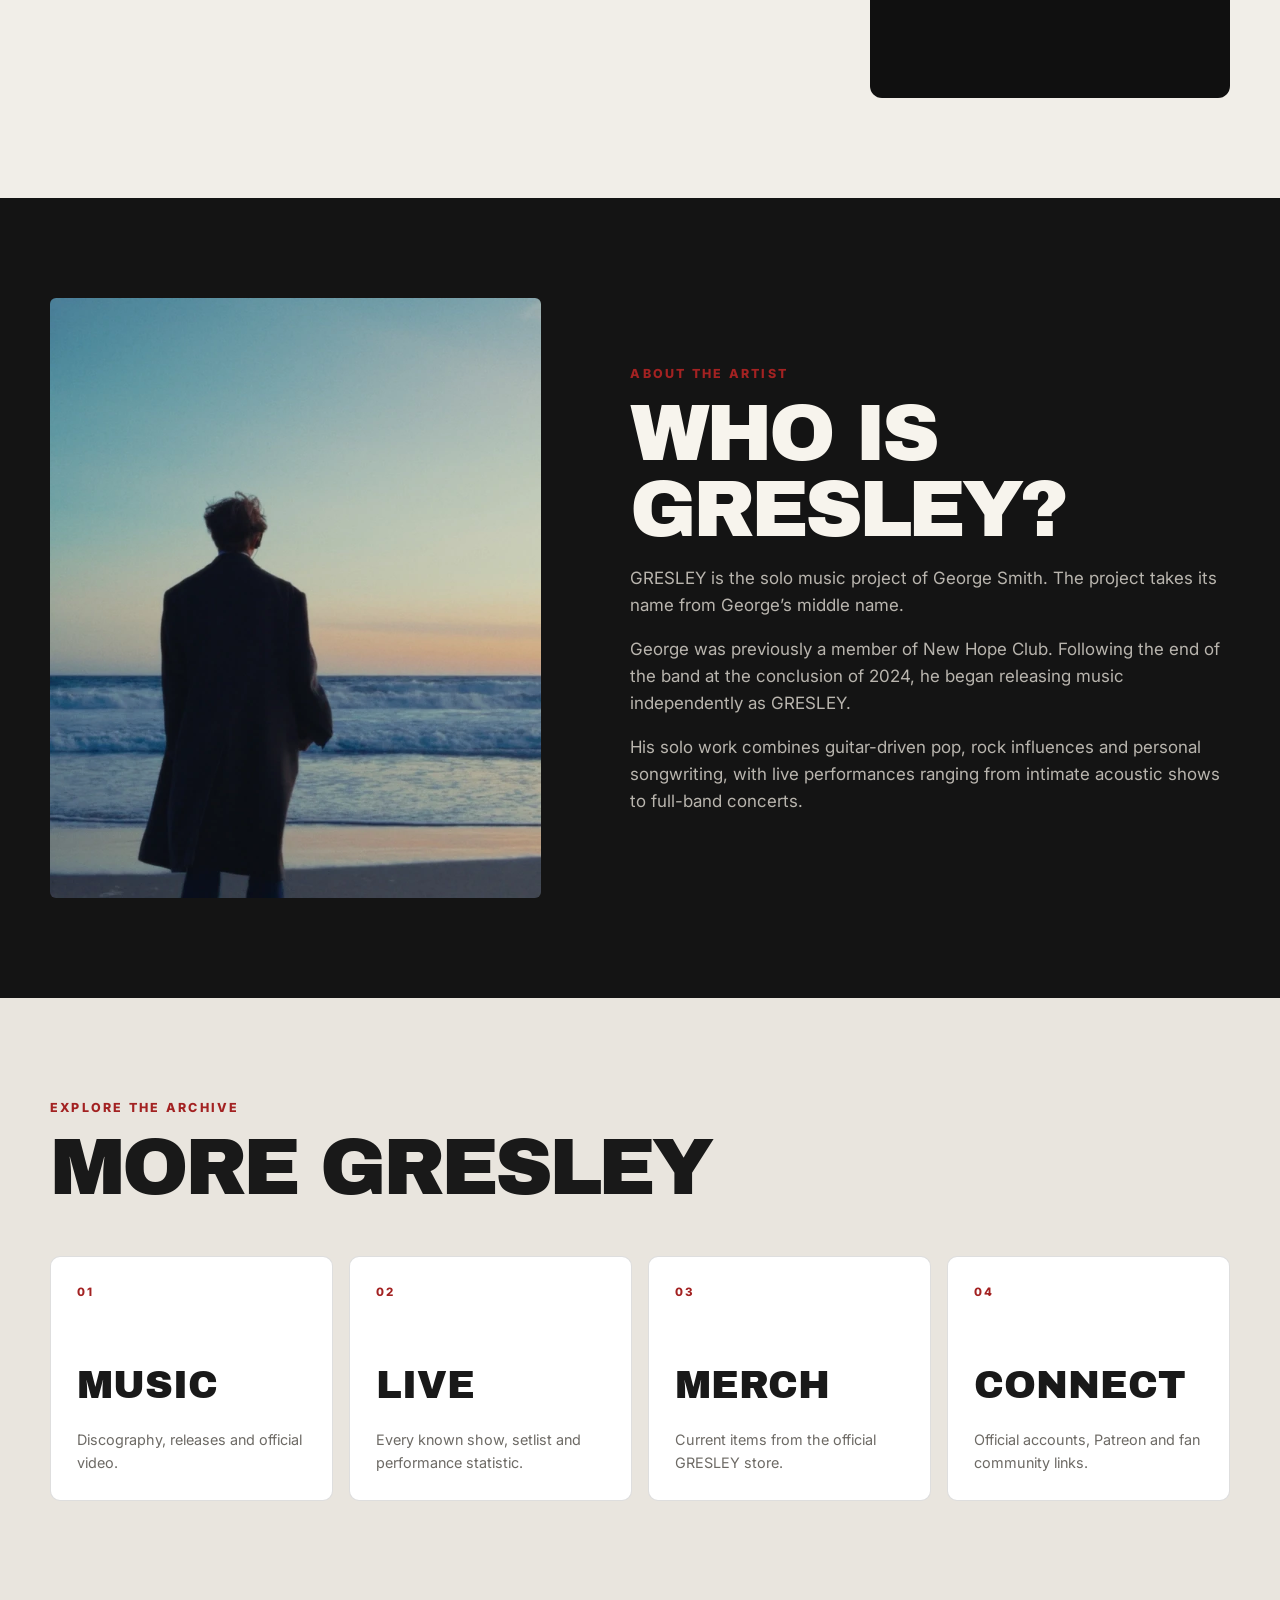
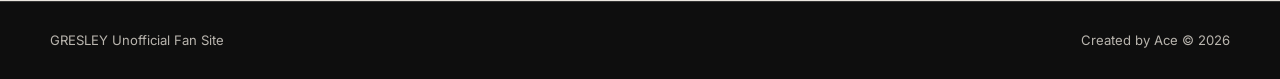
==== commit 3911ce6c: "Add Gresley TikTok clip to homepage and Music page" ====
--- a/index.html
+++ b/index.html
@@ -215,6 +215,28 @@
       </div>
     </section>
 
+    <section class="section" id="tiktok">
+      <div class="container tiktok-feature">
+        <div class="tiktok-copy">
+          <p class="eyebrow">Latest from TikTok</p>
+          <h2>La la la la…</h2>
+          <p>A new music clip from GRESLEY, shared on <a href="https://www.tiktok.com/@itsgresley" target="_blank" rel="noopener noreferrer">@itsgresley</a>.</p>
+          <a class="button button-primary" href="https://www.tiktok.com/@itsgresley/video/7709602146852916502" target="_blank" rel="noopener noreferrer">Watch on TikTok</a>
+        </div>
+        <div class="tiktok-player">
+          <iframe
+            src="https://www.tiktok.com/player/v1/7709602146852916502?autoplay=0&amp;controls=1&amp;description=1&amp;music_info=1&amp;rel=0"
+            title="GRESLEY on TikTok — La la la la"
+            width="360"
+            height="640"
+            loading="lazy"
+            allow="encrypted-media; fullscreen; picture-in-picture"
+            allowfullscreen
+          ></iframe>
+        </div>
+      </div>
+    </section>
+
     <section class="section section-dark" id="about">
       <div class="container about-grid">
         <div class="about-image-wrap">
@@ -412,181 +434,29 @@
             <h3>All shows and setlists</h3>
           </div>
 
-          <details class="show-entry">
+          <details class="show-entry" id="earl-gallery-2026">
             <summary>
               <span class="show-summary-main">
-                <span class="show-entry-date">
-                  April 25, 2026
-                </span>
-
-                <strong>The Palm &amp; The Pine</strong>
-              </span>
-
-              <span class="show-summary-location">
-                Los Angeles, California
-              </span>
+                <span class="show-entry-date">November 13, 2026</span>
+                <strong>The Earl Gallery</strong>
+              </span>
+              <span class="show-summary-location">Los Angeles, California · Solo acoustic</span>
             </summary>
-
             <div class="show-entry-content">
-              <p>
-                First small live set and soft launch.
-                Acoustic performance.
-              </p>
-
+              <p>Solo acoustic set at Dawson Fuss’s <em>Rat Race</em> EP release show.</p>
               <ol>
                 <li>How?</li>
-                <li>Think of You</li>
-                <li>She’s My Girl (Interlude)</li>
-                <li>Missing You Already</li>
-                <li>The Boys</li>
+                <li>Stunner</li>
+                <li>Missing You Already / California</li>
+                <li>Bring You Down — unreleased</li>
+                <li>I Will Follow You Into the Dark — Death Cab for Cutie cover</li>
+                <li>No Man Without My Woman</li>
                 <li>Piece of Your Love</li>
               </ol>
-            </div>
-          </details>
-
-          <details class="show-entry">
-            <summary>
-              <span class="show-summary-main">
-                <span class="show-entry-date">
-                  May 5, 2026
-                </span>
-
-                <strong>The Castle Hotel</strong>
-              </span>
-
-              <span class="show-summary-location">
-                Manchester, England
-              </span>
-            </summary>
-
-            <div class="show-entry-content">
-              <p>
-                First proper UK tour show.
-                Acoustic performance.
-              </p>
-
-              <ol>
-                <li>How?</li>
-                <li>Babyface</li>
-                <li>Loser</li>
-                <li>No Man Without My Woman</li>
-                <li>Think of You</li>
-                <li>Stunner</li>
-                <li>Break It</li>
-                <li>She’s My Girl (Interlude)</li>
-                <li>Remember — New Hope Club cover</li>
-                <li>Missing You Already</li>
-                <li>The Boys</li>
-                <li>Piece of Your Love</li>
-              </ol>
-            </div>
-          </details>
-
-          <details class="show-entry">
-            <summary>
-              <span class="show-summary-main">
-                <span class="show-entry-date">
-                  May 7, 2026
-                </span>
-
-                <strong>Whelan’s Upstairs</strong>
-              </span>
-
-              <span class="show-summary-location">
-                Dublin, Ireland
-              </span>
-            </summary>
-
-            <div class="show-entry-content">
-              <p>Acoustic performance.</p>
-
-              <ol>
-                <li>How?</li>
-                <li>Babyface</li>
-                <li>Loser</li>
-                <li>No Man Without My Woman</li>
-                <li>Think of You</li>
-                <li>Stunner</li>
-                <li>Break It</li>
-                <li>She’s My Girl (Interlude)</li>
-                <li>Remember — New Hope Club cover</li>
-                <li>Missing You Already</li>
-                <li>Cherry Wine — Hozier cover</li>
-                <li>The Boys</li>
-                <li>Piece of Your Love</li>
-              </ol>
-            </div>
-          </details>
-
-          <details class="show-entry">
-            <summary>
-              <span class="show-summary-main">
-                <span class="show-entry-date">
-                  May 10, 2026
-                </span>
-
-                <strong>The Attic at The Garage</strong>
-              </span>
-
-              <span class="show-summary-location">
-                Glasgow, Scotland
-              </span>
-            </summary>
-
-            <div class="show-entry-content">
-              <p>Acoustic performance.</p>
-
-              <ol>
-                <li>How?</li>
-                <li>Babyface</li>
-                <li>Loser</li>
-                <li>No Man Without My Woman</li>
-                <li>Think of You</li>
-                <li>Stunner</li>
-                <li>Break It</li>
-                <li>She’s My Girl (Interlude)</li>
-                <li>Remember — New Hope Club cover</li>
-                <li>Missing You Already</li>
-                <li>Last Request — Paolo Nutini cover</li>
-                <li>The Boys</li>
-                <li>Piece of Your Love</li>
-              </ol>
-            </div>
-          </details>
-
-          <details class="show-entry">
-            <summary>
-              <span class="show-summary-main">
-                <span class="show-entry-date">
-                  May 12, 2026
-                </span>
-
-                <strong>The Lower Third</strong>
-              </span>
-
-              <span class="show-summary-location">
-                London, England
-              </span>
-            </summary>
-
-            <div class="show-entry-content">
-              <p>Acoustic performance.</p>
-
-              <ol>
-                <li>How?</li>
-                <li>Babyface</li>
-                <li>Loser</li>
-                <li>No Man Without My Woman</li>
-                <li>Think of You</li>
-                <li>Stunner</li>
-                <li>Break It</li>
-                <li>She’s My Girl (Interlude)</li>
-                <li>Remember — New Hope Club cover</li>
-                <li>Missing You Already</li>
-                <li>Wish You Were Here — Pink Floyd cover/snippet</li>
-                <li>The Boys</li>
-                <li>Piece of Your Love</li>
-              </ol>
+              <p><a href="https://www.setlist.fm/setlist/gresley/2026/the-earl-gallery-los-angeles-ca-1b7dfd94.html" target="_blank" rel="noopener noreferrer">Source: setlist.fm</a></p>
+              <a class="archive-poster" href="images/earl-gallery-november-13-poster.webp" target="_blank" rel="noopener noreferrer" aria-label="View full Earl Gallery show poster">
+                <img src="images/earl-gallery-november-13-poster.webp" alt="November 13, 2026 Earl Gallery show poster featuring Dawson Fuss, Patrick Martin and GRESLEY" width="1200" height="1500" loading="lazy">
+              </a>
             </div>
           </details>
 
@@ -632,29 +502,181 @@
             </div>
           </details>
 
-          <details class="show-entry" id="earl-gallery-2026">
+          <details class="show-entry">
             <summary>
               <span class="show-summary-main">
-                <span class="show-entry-date">November 13, 2026</span>
-                <strong>The Earl Gallery</strong>
-              </span>
-              <span class="show-summary-location">Los Angeles, California · Solo acoustic</span>
+                <span class="show-entry-date">
+                  May 12, 2026
+                </span>
+
+                <strong>The Lower Third</strong>
+              </span>
+
+              <span class="show-summary-location">
+                London, England
+              </span>
             </summary>
+
             <div class="show-entry-content">
-              <p>Solo acoustic set at Dawson Fuss’s <em>Rat Race</em> EP release show.</p>
+              <p>Acoustic performance.</p>
+
               <ol>
                 <li>How?</li>
+                <li>Babyface</li>
+                <li>Loser</li>
+                <li>No Man Without My Woman</li>
+                <li>Think of You</li>
                 <li>Stunner</li>
-                <li>Missing You Already / California</li>
-                <li>Bring You Down — unreleased</li>
-                <li>I Will Follow You Into the Dark — Death Cab for Cutie cover</li>
-                <li>No Man Without My Woman</li>
+                <li>Break It</li>
+                <li>She’s My Girl (Interlude)</li>
+                <li>Remember — New Hope Club cover</li>
+                <li>Missing You Already</li>
+                <li>Wish You Were Here — Pink Floyd cover/snippet</li>
+                <li>The Boys</li>
                 <li>Piece of Your Love</li>
               </ol>
-              <p><a href="https://www.setlist.fm/setlist/gresley/2026/the-earl-gallery-los-angeles-ca-1b7dfd94.html" target="_blank" rel="noopener noreferrer">Source: setlist.fm</a></p>
-              <a class="archive-poster" href="images/earl-gallery-november-13-poster.webp" target="_blank" rel="noopener noreferrer" aria-label="View full Earl Gallery show poster">
-                <img src="images/earl-gallery-november-13-poster.webp" alt="November 13, 2026 Earl Gallery show poster featuring Dawson Fuss, Patrick Martin and GRESLEY" width="1200" height="1500" loading="lazy">
-              </a>
+            </div>
+          </details>
+
+          <details class="show-entry">
+            <summary>
+              <span class="show-summary-main">
+                <span class="show-entry-date">
+                  May 10, 2026
+                </span>
+
+                <strong>The Attic at The Garage</strong>
+              </span>
+
+              <span class="show-summary-location">
+                Glasgow, Scotland
+              </span>
+            </summary>
+
+            <div class="show-entry-content">
+              <p>Acoustic performance.</p>
+
+              <ol>
+                <li>How?</li>
+                <li>Babyface</li>
+                <li>Loser</li>
+                <li>No Man Without My Woman</li>
+                <li>Think of You</li>
+                <li>Stunner</li>
+                <li>Break It</li>
+                <li>She’s My Girl (Interlude)</li>
+                <li>Remember — New Hope Club cover</li>
+                <li>Missing You Already</li>
+                <li>Last Request — Paolo Nutini cover</li>
+                <li>The Boys</li>
+                <li>Piece of Your Love</li>
+              </ol>
+            </div>
+          </details>
+
+          <details class="show-entry">
+            <summary>
+              <span class="show-summary-main">
+                <span class="show-entry-date">
+                  May 7, 2026
+                </span>
+
+                <strong>Whelan’s Upstairs</strong>
+              </span>
+
+              <span class="show-summary-location">
+                Dublin, Ireland
+              </span>
+            </summary>
+
+            <div class="show-entry-content">
+              <p>Acoustic performance.</p>
+
+              <ol>
+                <li>How?</li>
+                <li>Babyface</li>
+                <li>Loser</li>
+                <li>No Man Without My Woman</li>
+                <li>Think of You</li>
+                <li>Stunner</li>
+                <li>Break It</li>
+                <li>She’s My Girl (Interlude)</li>
+                <li>Remember — New Hope Club cover</li>
+                <li>Missing You Already</li>
+                <li>Cherry Wine — Hozier cover</li>
+                <li>The Boys</li>
+                <li>Piece of Your Love</li>
+              </ol>
+            </div>
+          </details>
+
+          <details class="show-entry">
+            <summary>
+              <span class="show-summary-main">
+                <span class="show-entry-date">
+                  May 5, 2026
+                </span>
+
+                <strong>The Castle Hotel</strong>
+              </span>
+
+              <span class="show-summary-location">
+                Manchester, England
+              </span>
+            </summary>
+
+            <div class="show-entry-content">
+              <p>
+                First proper UK tour show.
+                Acoustic performance.
+              </p>
+
+              <ol>
+                <li>How?</li>
+                <li>Babyface</li>
+                <li>Loser</li>
+                <li>No Man Without My Woman</li>
+                <li>Think of You</li>
+                <li>Stunner</li>
+                <li>Break It</li>
+                <li>She’s My Girl (Interlude)</li>
+                <li>Remember — New Hope Club cover</li>
+                <li>Missing You Already</li>
+                <li>The Boys</li>
+                <li>Piece of Your Love</li>
+              </ol>
+            </div>
+          </details>
+
+          <details class="show-entry">
+            <summary>
+              <span class="show-summary-main">
+                <span class="show-entry-date">
+                  April 25, 2026
+                </span>
+
+                <strong>The Palm &amp; The Pine</strong>
+              </span>
+
+              <span class="show-summary-location">
+                Los Angeles, California
+              </span>
+            </summary>
+
+            <div class="show-entry-content">
+              <p>
+                First small live set and soft launch.
+                Acoustic performance.
+              </p>
+
+              <ol>
+                <li>How?</li>
+                <li>Think of You</li>
+                <li>She’s My Girl (Interlude)</li>
+                <li>Missing You Already</li>
+                <li>The Boys</li>
+                <li>Piece of Your Love</li>
+              </ol>
             </div>
           </details>
 
--- a/css/style.css
+++ b/css/style.css
@@ -760,6 +760,48 @@
 
   .latest-grid .featured-card-image img {
     height: auto;
+  }
+}
+
+.tiktok-feature {
+  display: grid;
+  grid-template-columns: minmax(0, 1fr) minmax(0, 360px);
+  align-items: center;
+  gap: clamp(28px, 6vw, 80px);
+}
+
+.tiktok-copy h2 {
+  margin-top: 0;
+  font-size: clamp(2.5rem, 6vw, 5rem);
+  line-height: 1.05;
+}
+
+.tiktok-copy p:not(.eyebrow) {
+  margin-bottom: 28px;
+  color: var(--muted);
+  font-size: 1rem;
+}
+
+.tiktok-player {
+  width: 100%;
+  max-width: 360px;
+  aspect-ratio: 9 / 16;
+  justify-self: center;
+  overflow: hidden;
+  border-radius: 12px;
+  background: #101010;
+}
+
+.tiktok-player iframe {
+  display: block;
+  width: 100%;
+  height: 100%;
+  border: 0;
+}
+
+@media (max-width: 760px) {
+  .tiktok-feature {
+    grid-template-columns: minmax(0, 1fr);
   }
 }
 
